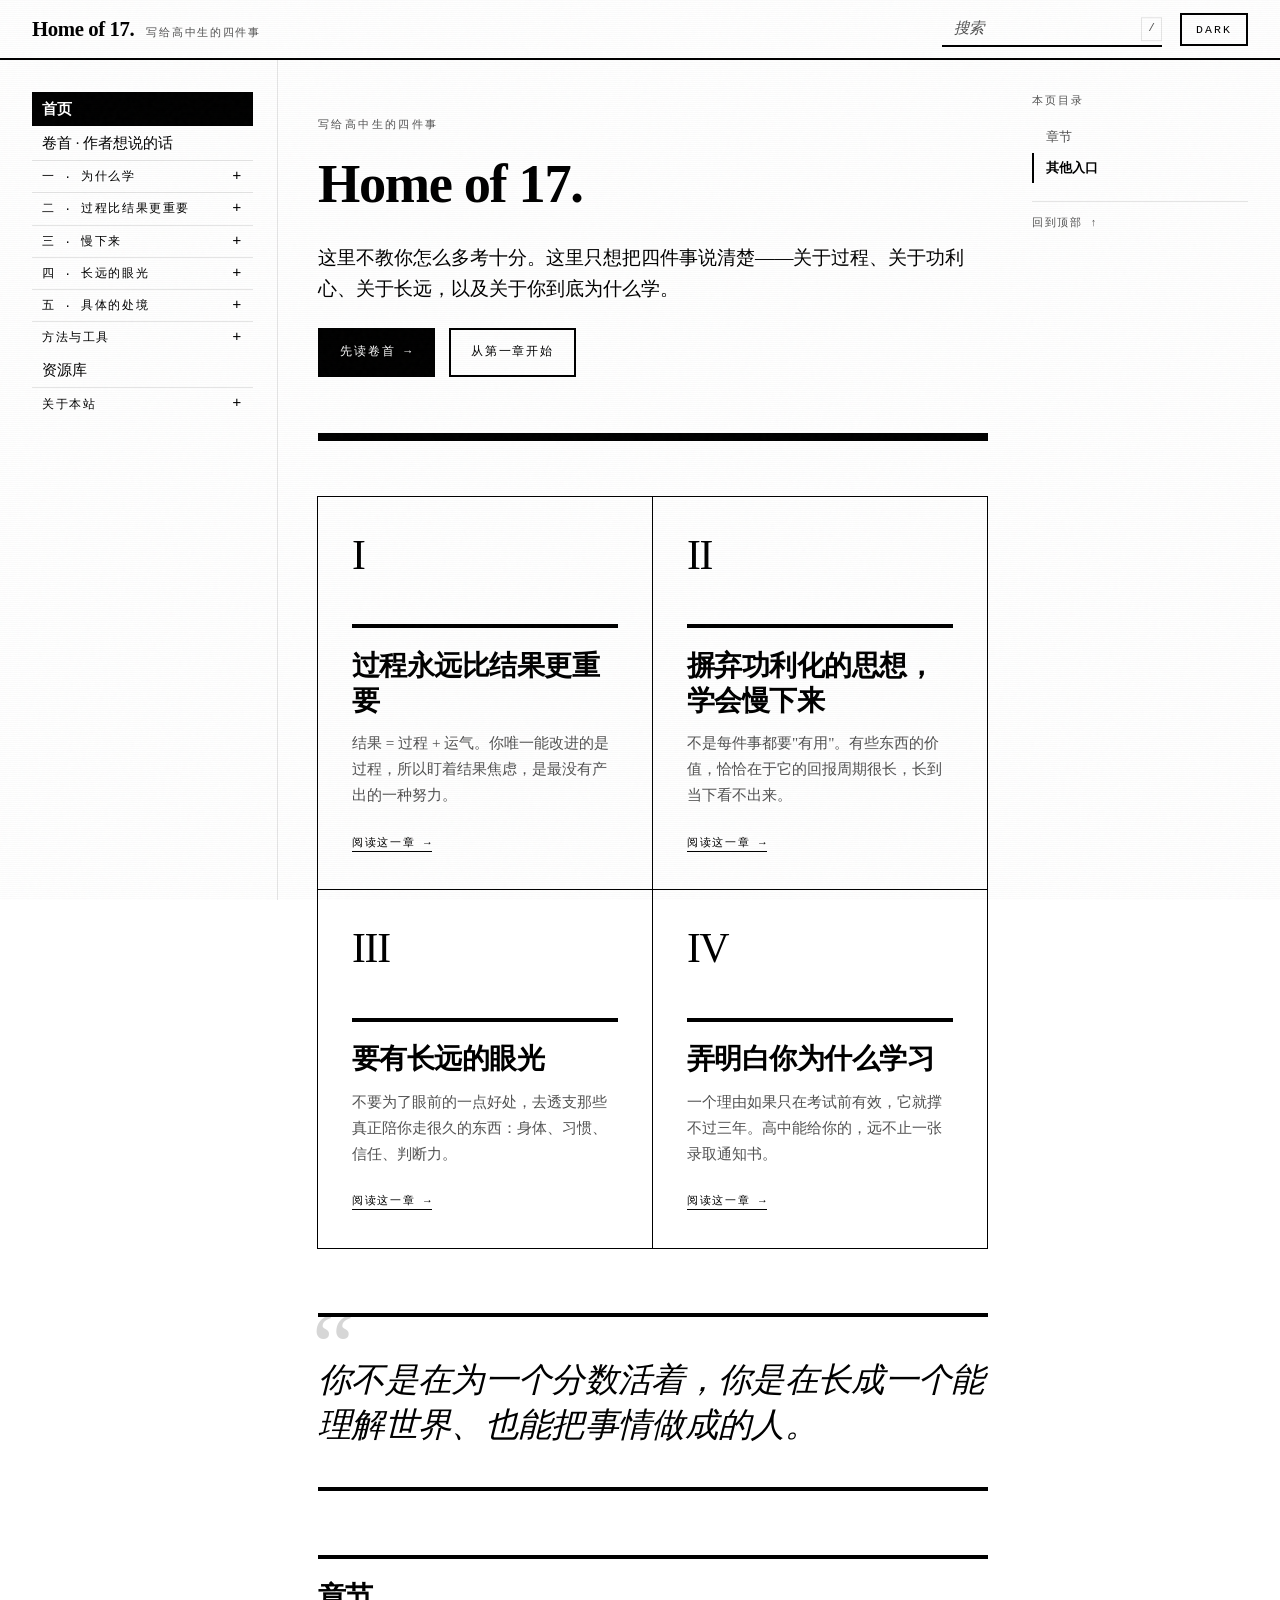
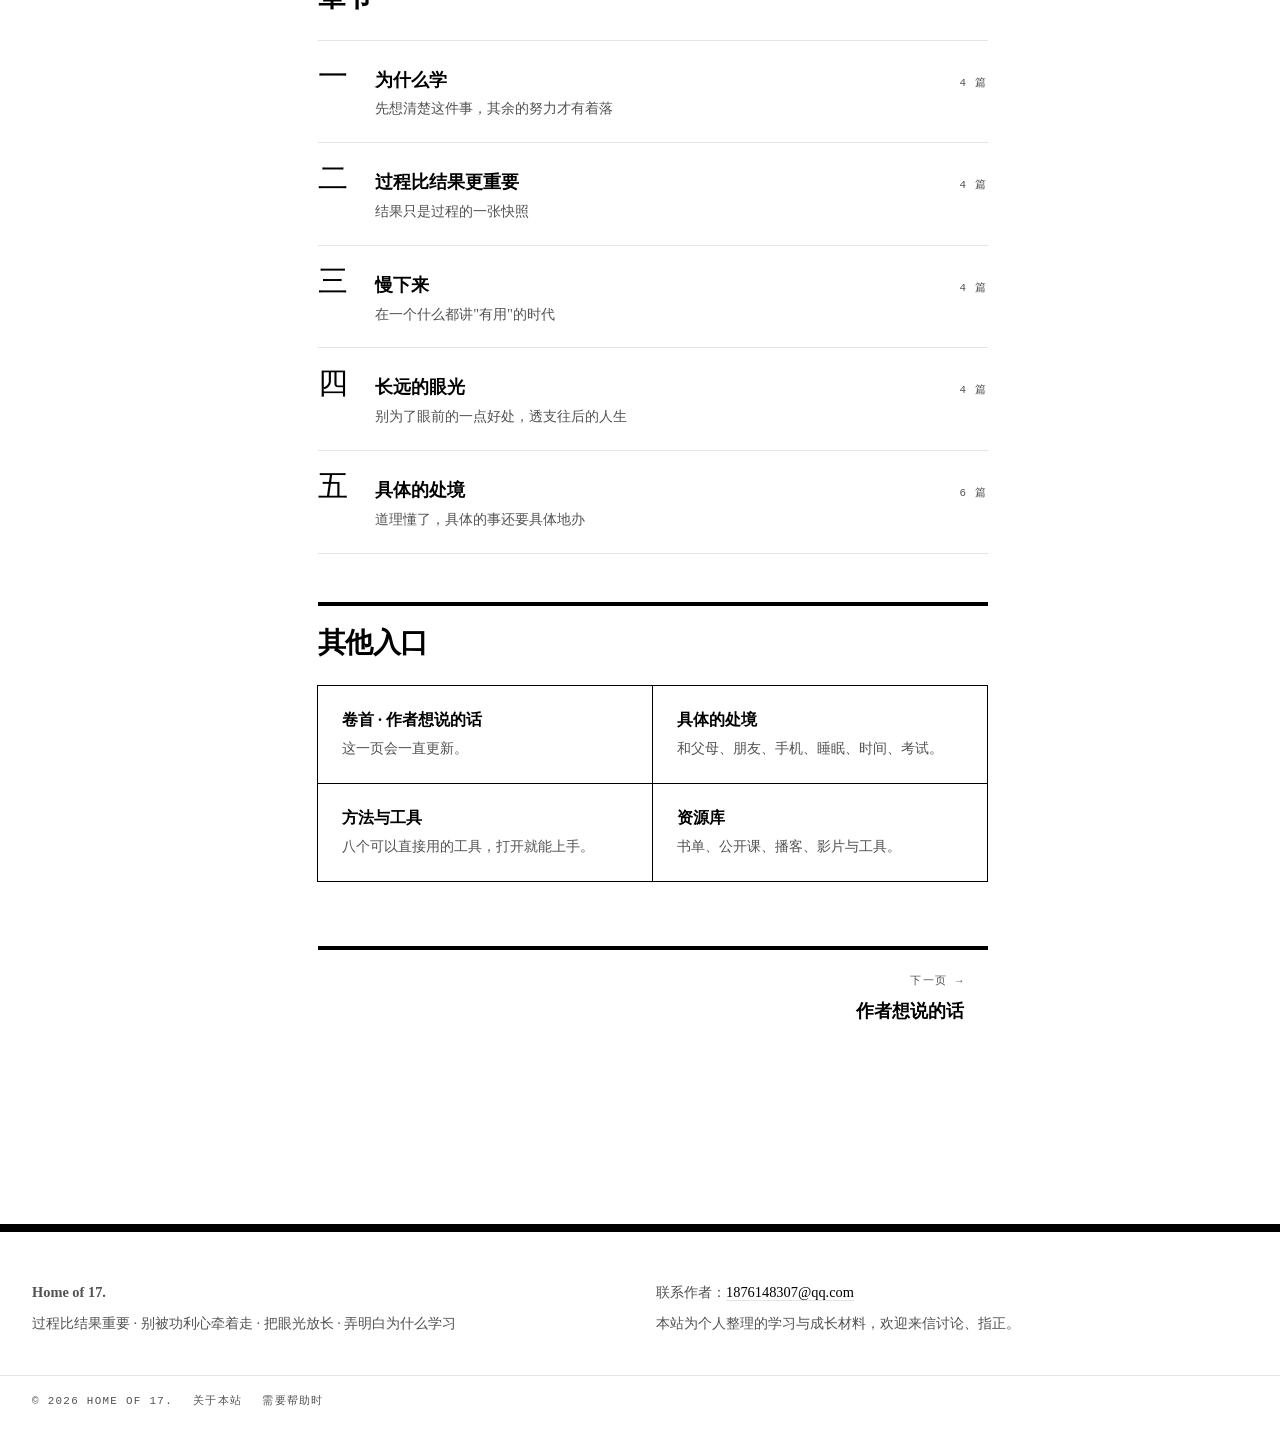
==== index.html @ ba92994c "Home of 17. 首发：写给高中生的四件事（22 篇文章 / 8 个工具 / 77 条资源）" ====
<!DOCTYPE html>
<html lang="zh-CN" data-theme="light">
<head>
<meta charset="UTF-8">
<meta name="viewport" content="width=device-width, initial-scale=1.0">
<title>Home of 17.</title>
<meta name="description" content="写给高中生的四件事：过程永远比结果更重要，摒弃功利化、学会慢下来，要有长远的眼光，弄明白你为什么学习。">
<link rel="icon" href="data:image/svg+xml,<svg xmlns='http://www.w3.org/2000/svg' viewBox='0 0 64 64'><rect width='64' height='64' fill='white'/><rect x='1.5' y='1.5' width='61' height='61' fill='none' stroke='black' stroke-width='3'/><text x='32' y='44' font-family='Georgia,serif' font-size='30' text-anchor='middle' fill='black'>17.</text></svg>">
<!--
  字体：默认使用本机字体（Georgia / 宋体 / Consolas），保证离线与国内网络下都能正常显示。
  如果你能访问 Google Fonts，可以取消下面这行的注释来启用 Playfair Display / Source Serif 4 / JetBrains Mono：
  <link rel="stylesheet" href="https://fonts.googleapis.com/css2?family=Playfair+Display:ital,wght@0,400..900;1,400..900&family=Source+Serif+4:ital,opsz,wght@0,8..60,300..700;1,8..60,300..700&family=JetBrains+Mono:wght@400;500&display=swap">
-->
<link rel="stylesheet" href="assets/css/style.css">
</head>
<body>

<a class="skip-link" href="#main">跳到主要内容</a>

<!-- ============ 顶栏 ============ -->
<header class="site-header">
  <div class="header__inner">
    <button class="icon-btn" id="menuBtn" type="button" aria-label="展开导航" aria-expanded="false">
      <span class="bars" aria-hidden="true"></span>
    </button>

    <a class="brand" href="#/home">
      <span class="brand__mark">Home of 17.</span>
      <span class="brand__sub">写给高中生的四件事</span>
    </a>

    <div class="md-search" id="searchWrap">
      <input id="searchInput" type="search" placeholder="搜索" autocomplete="off"
             aria-label="搜索" aria-expanded="false" role="combobox" aria-controls="searchOutput">
      <kbd class="md-search__kbd">/</kbd>
      <div class="md-search__output" id="searchOutput" role="listbox" hidden>
        <div class="md-search__scroll" id="searchResults"></div>
      </div>
    </div>

    <button class="text-btn" id="themeBtn" type="button" title="切换深浅色">DARK</button>
  </div>
</header>

<div class="md-scrim" id="scrim" hidden></div>

<!-- ============ 主体三栏 ============ -->
<div class="md-container">

  <aside class="md-sidebar md-sidebar--primary" id="sidebar" aria-label="目录导航">
    <div class="md-sidebar__scroll">
      <nav class="md-nav" id="navTree"></nav>
    </div>
  </aside>

  <main class="md-main" id="main" tabindex="-1"></main>

  <aside class="md-sidebar md-sidebar--secondary" id="tocSidebar" aria-label="本页目录"></aside>
</div>

<!-- ============ 页脚 ============ -->
<footer class="site-footer">
  <div class="footer__inner">
    <div class="footer__col">
      <p class="footer__mark">Home of 17.</p>
      <p>过程比结果重要 · 别被功利心牵着走 · 把眼光放长 · 弄明白为什么学习</p>
    </div>
    <div class="footer__col">
      <p>联系作者：<a href="mailto:1876148307@qq.com">1876148307@qq.com</a></p>
      <p>本站为个人整理的学习与成长材料，欢迎来信讨论、指正。</p>
    </div>
  </div>
  <div class="footer__bottom">
    <span>© 2026 Home of 17.</span>
    <a href="#/about">关于本站</a>
    <a href="#/help">需要帮助时</a>
  </div>
</footer>

<button class="back-top" id="backTop" type="button" title="回到顶部" aria-label="回到顶部" hidden>↑</button>

<div id="printArea" class="print-area" aria-hidden="true"></div>
<div class="toast" id="toast" hidden></div>

<script src="assets/js/data-content.js"></script>
<script src="assets/js/data-content2.js"></script>
<script src="assets/js/data-library.js"></script>
<script src="assets/js/render.js"></script>
<script src="assets/js/tools.js"></script>
<script src="assets/js/app.js"></script>
</body>
</html>
---- assets/css/style.css ----
/* ==========================================================================
   Home of 17.  —  Minimalist Monochrome
   纯黑白、零圆角、零阴影，靠线、字与留白建立秩序。
   ========================================================================== */

/* ---------- 1. 设计令牌 ---------- */
:root {
  /* 颜色：只有黑与白，灰只用于次要文字与细线 */
  --bg: #ffffff;
  --fg: #000000;
  --muted-bg: #f5f5f5;
  --muted-fg: #525252;
  --border: #000000;
  --border-light: #e5e5e5;
  --card: #ffffff;
  --invert-bg: #000000;
  --invert-fg: #ffffff;

  /* 字体 */
  --font-display: "Playfair Display", "Songti SC", "Source Han Serif SC", "Noto Serif SC", STSong, SimSun, Georgia, serif;
  --font-body: "Source Serif 4", Georgia, "Songti SC", "Source Han Serif SC", "Noto Serif SC", SimSun, serif;
  --font-mono: "JetBrains Mono", ui-monospace, SFMono-Regular, Consolas, "Courier New", monospace;

  /* 尺寸与节奏 */
  --header-h: 60px;
  --nav-w: 246px;
  --toc-w: 220px;
  --grid-max: 1280px;
  --gap: 40px;
  --pad-x: 32px;
}

html[data-theme="dark"] {
  --bg: #000000;
  --fg: #ffffff;
  --muted-bg: #111111;
  --muted-fg: #a3a3a3;
  --border: #ffffff;
  --border-light: #2a2a2a;
  --card: #000000;
  --invert-bg: #ffffff;
  --invert-fg: #000000;
}

/* ---------- 2. 基础 ---------- */
* { box-sizing: border-box; }
html { scroll-behavior: smooth; -webkit-text-size-adjust: 100%; }

body {
  margin: 0;
  padding-top: var(--header-h);
  background: var(--bg);
  color: var(--fg);
  font-family: var(--font-body);
  font-size: 17px;
  line-height: 1.75;
  -webkit-font-smoothing: antialiased;
  overflow-wrap: break-word;
}

/* 纸张质感：极淡的横纹 + 噪点，避免扁平 */
body::after {
  content: "";
  position: fixed; inset: 0; z-index: 999; pointer-events: none;
  background-image:
    repeating-linear-gradient(0deg, transparent, transparent 1px, var(--fg) 1px, var(--fg) 2px);
  background-size: 100% 4px;
  opacity: .015;
}
body::before {
  content: "";
  position: fixed; inset: 0; z-index: 998; pointer-events: none;
  background-image: url("data:image/svg+xml,%3Csvg viewBox='0 0 256 256' xmlns='http://www.w3.org/2000/svg'%3E%3Cfilter id='n'%3E%3CfeTurbulence type='fractalNoise' baseFrequency='0.8' numOctaves='4' stitchTiles='stitch'/%3E%3C/filter%3E%3Crect width='100%25' height='100%25' filter='url(%23n)'/%3E%3C/svg%3E");
  opacity: .022;
}

a { color: var(--fg); text-decoration: none; border-bottom: 1px solid var(--border-light); }
a:hover { border-bottom-color: var(--fg); }
p { margin: 0 0 1.1em; }
ul, ol { margin: 0 0 1.1em; padding-left: 1.4em; }
li { margin: .35em 0; }
li::marker { color: var(--fg); }
hr { border: 0; border-top: 1px solid var(--border); margin: 2.5rem 0; }
strong { font-weight: 700; }

code {
  font-family: var(--font-mono); font-size: .84em;
  background: var(--muted-bg); padding: .08em .4em;
  border: 1px solid var(--border-light);
}

.muted { color: var(--muted-fg); }
.tiny { font-size: .78rem; }
.small { font-size: .88rem; }
.center { text-align: center; }
.hidden { display: none !important; }
[hidden] { display: none !important; }
::selection { background: var(--fg); color: var(--bg); }

:focus-visible { outline: 3px solid var(--fg); outline-offset: 3px; }

.skip-link {
  position: absolute; left: -999px; top: 0; z-index: 400;
  background: var(--invert-bg); color: var(--invert-fg);
  padding: 10px 16px; font-family: var(--font-mono); font-size: .8rem;
}
.skip-link:focus { left: 0; }

/* ---------- 3. 顶栏 ---------- */
.site-header {
  position: fixed; inset: 0 0 auto 0; z-index: 120;
  height: var(--header-h);
  background: var(--bg);
  border-bottom: 2px solid var(--border);
}
.header__inner {
  max-width: var(--grid-max); height: 100%; margin: 0 auto; padding: 0 var(--pad-x);
  display: flex; align-items: center; gap: 18px;
}
.home__cta { display: flex; flex-wrap: wrap; gap: 14px; margin: 0 0 1rem; }
.brand { display: flex; align-items: baseline; gap: 12px; border: 0; min-width: 0; }
.brand:hover { border: 0; }
.brand__mark {
  font-family: var(--font-display); font-size: 1.3rem; font-weight: 700;
  letter-spacing: -.02em; white-space: nowrap;
}
.brand__sub {
  font-family: var(--font-mono); font-size: .68rem; letter-spacing: .16em;
  text-transform: uppercase; color: var(--muted-fg); white-space: nowrap;
}

.icon-btn {
  width: 40px; height: 40px; flex: 0 0 auto; display: none; place-items: center;
  background: transparent; border: 1px solid transparent; cursor: pointer; color: var(--fg);
}
.icon-btn:hover { border-color: var(--border); }
.bars, .bars::before, .bars::after {
  display: block; width: 18px; height: 2px; background: var(--fg); position: relative;
}
.bars::before, .bars::after { content: ""; position: absolute; left: 0; }
.bars::before { top: -6px; }
.bars::after { top: 6px; }

.text-btn {
  font-family: var(--font-mono); font-size: .72rem; letter-spacing: .18em;
  text-transform: uppercase; padding: 8px 14px; cursor: pointer;
  background: transparent; color: var(--fg); border: 2px solid var(--border);
  transition: background-color .1s linear, color .1s linear;
}
.text-btn:hover { background: var(--invert-bg); color: var(--invert-fg); }

/* 搜索 */
.md-search { position: relative; margin-left: auto; width: 220px; }
.md-search input {
  width: 100%; height: 36px; padding: 0 34px 0 0;
  border: 0; border-bottom: 2px solid var(--border);
  background: transparent; color: var(--fg);
  font-family: var(--font-body); font-size: .92rem;
}
.md-search input::placeholder { color: var(--muted-fg); font-style: italic; }
.md-search input:focus { outline: none; border-bottom-width: 4px; }
.md-search__kbd {
  position: absolute; right: 0; top: 50%; transform: translateY(-50%);
  font-family: var(--font-mono); font-size: .7rem; color: var(--muted-fg);
  border: 1px solid var(--border-light); padding: 1px 6px;
}
.md-search__output {
  position: absolute; top: calc(100% + 12px); right: 0; left: auto;
  width: min(620px, calc(100vw - 32px));
  background: var(--bg); border: 2px solid var(--border); z-index: 200;
}
.md-search__scroll { max-height: min(64vh, 520px); overflow-y: auto; padding: 6px; }
.md-search__hint { padding: 16px 12px; color: var(--muted-fg); font-size: .86rem; margin: 0; }
.md-search__group {
  font-family: var(--font-mono); font-size: .66rem; letter-spacing: .18em;
  text-transform: uppercase; color: var(--muted-fg);
  padding: 12px 12px 6px; border-bottom: 1px solid var(--border-light);
}
.md-search__hit { display: block; padding: 10px 12px; border: 0; border-bottom: 1px solid var(--border-light); }
.md-search__hit:last-child { border-bottom: 0; }
.md-search__hit:hover, .md-search__hit.on { background: var(--invert-bg); color: var(--invert-fg); }
.md-search__hit:hover .h-path, .md-search__hit.on .h-path,
.md-search__hit:hover .h-snip, .md-search__hit.on .h-snip { color: var(--invert-fg); opacity: .75; }
.md-search__hit .h-title { font-weight: 700; font-size: .92rem; }
.md-search__hit .h-path {
  font-family: var(--font-mono); font-size: .68rem; letter-spacing: .1em;
  text-transform: uppercase; color: var(--muted-fg); margin-top: 2px;
}
.md-search__hit .h-snip {
  font-size: .84rem; color: var(--muted-fg); margin-top: 4px; line-height: 1.55;
  display: -webkit-box; -webkit-line-clamp: 2; -webkit-box-orient: vertical; overflow: hidden;
}
.md-search__hit mark { background: var(--fg); color: var(--bg); padding: 0 2px; }

/* ---------- 4. 布局 ---------- */
.md-container {
  max-width: var(--grid-max); margin: 0 auto; padding: 0 var(--pad-x);
  display: grid; grid-template-columns: var(--nav-w) minmax(0, 1fr) var(--toc-w);
  gap: var(--gap); align-items: start;
}
.md-sidebar { position: sticky; top: var(--header-h); height: calc(100vh - var(--header-h)); }
.md-sidebar--primary { overflow: hidden; border-right: 1px solid var(--border-light); }
.md-sidebar--primary .md-sidebar__scroll {
  height: 100%; overflow-y: auto; overscroll-behavior: contain;
  padding: 32px 24px 48px 0;
}
.md-sidebar--secondary { overflow-y: auto; overscroll-behavior: contain; padding: 32px 0 48px 4px; }
.md-sidebar::-webkit-scrollbar, .md-sidebar__scroll::-webkit-scrollbar { width: 6px; }
.md-sidebar::-webkit-scrollbar-thumb, .md-sidebar__scroll::-webkit-scrollbar-thumb { background: var(--border-light); }

.md-main { min-width: 0; padding: 56px 0 96px; }
.md-main:focus { outline: none; }

.md-scrim { position: fixed; inset: 0; z-index: 110; background: rgba(0, 0, 0, .5); }

/* ---------- 5. 左侧导航 ---------- */
.md-nav { font-size: .92rem; }
.md-nav__list { list-style: none; margin: 0; padding: 0; }
.md-nav__item { margin: 0; }
.md-nav__link {
  display: block; padding: 6px 10px; border: 0;
  color: var(--fg); line-height: 1.5; transition: background-color .1s linear, color .1s linear;
}
.md-nav__link:hover { background: var(--muted-bg); border: 0; }
.md-nav__link--active { background: var(--invert-bg); color: var(--invert-fg); font-weight: 700; }
.md-nav__toggle {
  width: 100%; display: flex; align-items: center; justify-content: space-between; gap: 8px;
  padding: 8px 10px; cursor: pointer; background: transparent; color: var(--fg);
  border: 0; border-top: 1px solid var(--border-light);
  font-family: var(--font-mono); font-size: .72rem; letter-spacing: .12em;
  text-transform: uppercase; text-align: left;
}
.md-nav__item:first-child > .md-nav__toggle { border-top: 0; }
.md-nav__toggle:hover { background: var(--muted-bg); }
.md-nav__toggle .chev { font-family: var(--font-mono); font-size: .95rem; line-height: 1; }
.md-nav__list--nested { display: none; padding-left: 12px; border-left: 1px solid var(--border-light); margin-left: 10px; }
.md-nav__item--open > .md-nav__list--nested { display: block; }
.md-nav__item--subsection > .md-nav__toggle { border-top: 0; color: var(--muted-fg); }
.md-nav__item--section > .md-nav__toggle { letter-spacing: .14em; }

/* ---------- 6. 右侧目录 ---------- */
.md-toc__title {
  font-family: var(--font-mono); font-size: .66rem; letter-spacing: .18em;
  text-transform: uppercase; color: var(--muted-fg); margin: 0 0 12px;
}
.md-toc__list { list-style: none; margin: 0; padding: 0; }
.md-toc__list li { margin: 0; }
.md-toc__list a {
  display: block; padding: 5px 0 5px 12px; border: 0; border-left: 2px solid transparent;
  font-size: .84rem; line-height: 1.5; color: var(--muted-fg);
}
.md-toc__list a:hover { color: var(--fg); border-left-color: var(--border-light); }
.md-toc__list a.on { color: var(--fg); border-left-color: var(--fg); font-weight: 700; }
.md-toc__back {
  display: block; margin-top: 18px; padding-top: 12px;
  border: 0; border-top: 1px solid var(--border-light);
  font-family: var(--font-mono); font-size: .68rem; letter-spacing: .14em;
  text-transform: uppercase; color: var(--muted-fg);
}
.md-toc__back:hover { color: var(--fg); }

/* ---------- 7. 正文排版 ---------- */
.md-breadcrumbs {
  display: flex; flex-wrap: wrap; gap: 8px; align-items: center;
  font-family: var(--font-mono); font-size: .68rem; letter-spacing: .12em;
  text-transform: uppercase; color: var(--muted-fg); margin-bottom: 22px;
}
.md-breadcrumbs a { border: 0; color: var(--muted-fg); }
.md-breadcrumbs a:hover { color: var(--fg); }
.md-breadcrumbs .sep { opacity: .45; }

.md-content { font-size: 1.02rem; line-height: 1.8; }

.kicker {
  font-family: var(--font-mono); font-size: .68rem; letter-spacing: .22em;
  text-transform: uppercase; color: var(--muted-fg); margin: 0 0 18px;
}
.md-content h1 {
  font-family: var(--font-display); font-weight: 700;
  font-size: clamp(2rem, 4.6vw, 3.4rem); line-height: 1.12;
  letter-spacing: -.025em; margin: 0 0 .5em;
}
.md-content h2 {
  font-family: var(--font-display); font-weight: 700;
  font-size: clamp(1.35rem, 2.4vw, 1.75rem); line-height: 1.25;
  letter-spacing: -.02em; margin: 3rem 0 .8rem; padding-top: 1.2rem;
  border-top: 4px solid var(--border);
}
.md-content h3 {
  font-family: var(--font-body); font-weight: 700; font-size: 1.12rem;
  margin: 2rem 0 .6rem;
}
.md-content h1:first-child, .md-content h2:first-child { margin-top: 0; }
.md-content h2, .md-content h3 { scroll-margin-top: calc(var(--header-h) + 24px); }
.headerlink {
  background: none; border: 0; cursor: pointer; padding: 0 0 0 .5rem;
  font-family: var(--font-mono); font-size: .6em; color: var(--muted-fg);
  opacity: 0; transition: opacity .1s linear;
}
.md-content h2:hover .headerlink, .md-content h3:hover .headerlink { opacity: 1; }
.headerlink:hover { color: var(--fg); }

.display {
  font-family: var(--font-display); font-weight: 700;
  font-size: clamp(3.2rem, 13vw, 9rem); line-height: .92;
  letter-spacing: -.05em; margin: 0 0 .35em;
}
.lead-xl {
  font-size: 1.2rem; line-height: 1.65; color: var(--fg);
  max-width: 46rem; margin-bottom: 1.2em;
}
.md-chips { display: flex; flex-wrap: wrap; gap: 8px; margin-bottom: 24px; }
.chip {
  font-family: var(--font-mono); font-size: .66rem; letter-spacing: .1em;
  text-transform: uppercase; padding: 3px 9px;
  border: 1px solid var(--border-light); color: var(--muted-fg);
}
.chip-brand { border-color: var(--border); color: var(--fg); }

.md-actions {
  display: flex; flex-wrap: wrap; gap: 12px; align-items: center;
  margin-top: 3rem; padding-top: 1.4rem; border-top: 1px solid var(--border);
}

/* 署名与联系方式 */
.signoff {
  margin-top: 3rem; padding-top: 1.2rem; border-top: 4px solid var(--border);
}
.signoff__mark {
  font-family: var(--font-mono); font-size: .68rem; letter-spacing: .2em;
  text-transform: uppercase; color: var(--muted-fg); margin: 0 0 6px;
}
.signoff__text { font-size: .92rem; margin: 0; color: var(--muted-fg); }

/* 横线 */
.rule { border: 0; border-top: 1px solid var(--border); margin: 3rem 0; }
.rule--heavy { border-top: 8px solid var(--border); margin: 3.5rem 0; }

/* ---------- 8. 按钮 ---------- */
.btn {
  display: inline-flex; align-items: center; gap: 8px;
  font-family: var(--font-mono); font-size: .72rem; letter-spacing: .16em;
  text-transform: uppercase; padding: 12px 20px; cursor: pointer;
  background: transparent; color: var(--fg); border: 2px solid var(--border);
  transition: background-color .1s linear, color .1s linear;
}
.btn:hover { background: var(--invert-bg); color: var(--invert-fg); border-color: var(--border); }
.btn-primary { background: var(--invert-bg); color: var(--invert-fg); border-color: var(--invert-bg); }
.btn-primary:hover { background: transparent; color: var(--fg); border-color: var(--border); }
.btn-outline { background: transparent; color: var(--fg); border-color: var(--border); }
.btn-outline:hover { background: var(--invert-bg); color: var(--invert-fg); }
.btn-ghost { border-color: transparent; padding-left: 0; padding-right: 0; }
.btn-ghost:hover { background: transparent; color: var(--fg); border-bottom: 2px solid var(--fg); }
.btn-danger { border-color: var(--border); color: var(--muted-fg); }
.btn-danger:hover { background: transparent; color: var(--fg); }
.btn-sm { padding: 8px 14px; font-size: .68rem; }
.btn-row { display: flex; flex-wrap: wrap; gap: 10px; align-items: center; }

/* ---------- 9. 提示块 ---------- */
.admonition {
  margin: 1.6em 0; padding: 18px 22px;
  border: 1px solid var(--border); border-left: 8px solid var(--border);
  background: var(--bg);
}
.admonition .admonition-title {
  font-family: var(--font-mono); font-size: .7rem; letter-spacing: .16em;
  text-transform: uppercase; margin: 0 0 10px; color: var(--fg);
}
.admonition p:last-child, .admonition ul:last-child, .admonition ol:last-child { margin-bottom: 0; }
/* 核心观点：整块反白 */
.admonition--idea {
  background: var(--invert-bg); color: var(--invert-fg);
  border-color: var(--invert-bg); border-left-width: 8px;
  padding: 26px 28px;
}
.admonition--idea .admonition-title { color: var(--invert-fg); opacity: .7; }
.admonition--idea strong { color: var(--invert-fg); }
.admonition--idea a { color: var(--invert-fg); border-bottom-color: var(--invert-fg); }

/* 引用 */
.quote {
  margin: 1.8em 0; padding: 0 0 0 22px;
  border-left: 4px solid var(--border);
  font-family: var(--font-display); font-style: italic; font-size: 1.12rem;
}
.quote cite {
  display: block; margin-top: 10px; font-family: var(--font-mono); font-style: normal;
  font-size: .68rem; letter-spacing: .12em; text-transform: uppercase; color: var(--muted-fg);
}

/* 大号拉引 */
.pullquote {
  margin: 4rem 0; padding: 2.5rem 0;
  border-top: 4px solid var(--border); border-bottom: 4px solid var(--border);
  position: relative;
}
.pullquote::before {
  content: "\201C"; position: absolute; top: -1.2rem; left: -6px;
  font-family: var(--font-display); font-size: 6rem; line-height: 1;
  color: var(--fg); opacity: .16;
}
.pullquote p {
  font-family: var(--font-display); font-style: italic;
  font-size: clamp(1.35rem, 3.4vw, 2.1rem); line-height: 1.35;
  letter-spacing: -.02em; margin: 0; position: relative;
}
.pullquote cite {
  display: block; margin-top: 14px; font-family: var(--font-mono); font-style: normal;
  font-size: .68rem; letter-spacing: .14em; text-transform: uppercase; color: var(--muted-fg);
}

/* 表格 */
.table-wrap { overflow-x: auto; margin: 1.6em 0; }
table { width: 100%; border-collapse: collapse; font-size: .94rem; }
th, td { padding: 11px 14px; text-align: left; border-bottom: 1px solid var(--border-light); vertical-align: top; }
th {
  font-family: var(--font-mono); font-size: .68rem; letter-spacing: .12em;
  text-transform: uppercase; font-weight: 500;
  border-bottom: 2px solid var(--border); white-space: nowrap;
}
tbody tr:hover { background: var(--muted-bg); }

/* 步骤 */
.steps { counter-reset: step; margin: 1.6em 0; display: grid; gap: 0; }
.step {
  position: relative; padding: 16px 20px 16px 58px;
  border-top: 1px solid var(--border-light);
}
.step:first-child { border-top: 2px solid var(--border); }
.step:last-child { border-bottom: 1px solid var(--border-light); }
.step::before {
  counter-increment: step; content: counter(step, decimal-leading-zero);
  position: absolute; left: 0; top: 16px;
  font-family: var(--font-mono); font-size: .72rem; letter-spacing: .1em; color: var(--muted-fg);
}
.step b { display: block; font-size: .98rem; }
.step p { margin: 4px 0 0; font-size: .92rem; color: var(--muted-fg); }

/* 键值 */
.kv-grid { display: grid; grid-template-columns: repeat(auto-fit, minmax(230px, 1fr)); gap: 0; margin: 1.6em 0; }
.kv { border: 1px solid var(--border-light); padding: 14px 16px; margin: -1px 0 0 -1px; }
.kv dt { font-weight: 700; font-size: .94rem; margin-bottom: 4px; }
.kv dd { margin: 0; font-size: .9rem; color: var(--muted-fg); }

/* 可勾选清单 */
.checklist { margin: 1.6em 0; border: 1px solid var(--border); padding: 18px 22px; }
.checklist-head {
  display: flex; align-items: center; justify-content: space-between; gap: 12px;
  margin-bottom: 10px; padding-bottom: 10px; border-bottom: 2px solid var(--border);
}
.checklist-head b { font-size: .96rem; }
.checklist label { display: flex; gap: 12px; align-items: flex-start; padding: 5px 0; cursor: pointer; font-size: .95rem; }
.checklist input {
  appearance: none; width: 16px; height: 16px; flex: 0 0 auto; margin-top: .35em;
  border: 2px solid var(--border); background: transparent; cursor: pointer; position: relative;
}
.checklist input:checked { background: var(--invert-bg); }
.checklist input:checked::after {
  content: ""; position: absolute; left: 3px; top: -1px; width: 4px; height: 9px;
  border-right: 2px solid var(--invert-fg); border-bottom: 2px solid var(--invert-fg);
  transform: rotate(40deg);
}
.checklist input:checked + span { color: var(--muted-fg); text-decoration: line-through; }

/* 网格卡片（悬停整块反白） */
.md-cards { display: grid; gap: 0; margin: 1.6em 0; grid-template-columns: repeat(auto-fill, minmax(16rem, 1fr)); }
.md-card {
  display: block; border: 1px solid var(--border); margin: -1px 0 0 -1px;
  padding: 22px 24px; color: var(--fg); background: var(--bg);
  transition: background-color .1s linear, color .1s linear;
}
.md-card:hover { background: var(--invert-bg); color: var(--invert-fg); border-color: var(--border); }
.md-card__num {
  display: block; font-family: var(--font-display); font-size: 1.6rem;
  line-height: 1; margin-bottom: 12px;
}
.md-card__title { font-weight: 700; font-size: 1rem; line-height: 1.45; }
.md-card__desc { font-size: .9rem; color: var(--muted-fg); margin: 6px 0 0; line-height: 1.65; }
.md-card:hover .md-card__desc { color: var(--invert-fg); opacity: .8; }
.md-card__meta { margin-top: 12px; display: flex; flex-wrap: wrap; gap: 6px; }
.md-card:hover .chip { border-color: var(--invert-fg); color: var(--invert-fg); opacity: .8; }

/* 首页：四个思想 */
.idea-grid { display: grid; grid-template-columns: 1fr 1fr; gap: 0; margin: 0 0 1rem; }
.idea-card {
  display: block; border: 1px solid var(--border); margin: -1px 0 0 -1px;
  padding: 38px 34px 34px; color: var(--fg); background: var(--bg);
  transition: background-color .1s linear, color .1s linear;
}
.idea-card:hover { background: var(--invert-bg); color: var(--invert-fg); border-color: var(--border); }
.idea-card__num {
  font-family: var(--font-display); font-size: 2.6rem; line-height: 1;
  display: block; margin-bottom: 20px; letter-spacing: -.03em;
}
.idea-card__title {
  font-family: var(--font-display); font-size: 1.5rem; font-weight: 700;
  line-height: 1.2; letter-spacing: -.02em; margin: 0 0 12px; border: 0; padding: 0;
}
.idea-card__text { font-size: .95rem; color: var(--muted-fg); margin: 0 0 18px; line-height: 1.7; }
.idea-card:hover .idea-card__text { color: var(--invert-fg); opacity: .82; }
.idea-card__more {
  font-family: var(--font-mono); font-size: .68rem; letter-spacing: .16em;
  text-transform: uppercase; border-bottom: 1px solid currentColor; padding-bottom: 2px;
}

/* 首页：章节列表 */
.chapter-list { list-style: none; margin: 1.6em 0; padding: 0; }
.chapter-list li { margin: 0; }
.chapter-list a {
  display: flex; align-items: baseline; gap: 22px;
  padding: 20px 0; border: 0; border-top: 1px solid var(--border-light);
}
.chapter-list li:last-child a { border-bottom: 1px solid var(--border-light); }
.chapter-list a:hover { background: var(--muted-bg); padding-left: 12px; padding-right: 12px; }
.chapter-list__num {
  font-family: var(--font-display); font-size: 1.9rem; line-height: 1;
  min-width: 2.2rem; letter-spacing: -.03em;
}
.chapter-list__body { flex: 1; display: flex; flex-direction: column; }
.chapter-list__title { font-size: 1.1rem; font-weight: 700; }
.chapter-list__sub { font-size: .9rem; color: var(--muted-fg); }
.chapter-list__meta {
  font-family: var(--font-mono); font-size: .68rem; letter-spacing: .14em;
  text-transform: uppercase; color: var(--muted-fg);
}

/* 上下页 */
.md-prevnext {
  display: grid; grid-template-columns: 1fr 1fr; gap: 0;
  margin-top: 4rem; border-top: 4px solid var(--border);
}
.md-prevnext a {
  display: block; padding: 22px 24px; border: 0; color: var(--fg);
  transition: background-color .1s linear, color .1s linear;
}
.md-prevnext a:hover { background: var(--invert-bg); color: var(--invert-fg); }
.md-prevnext .dir {
  display: block; font-family: var(--font-mono); font-size: .66rem; letter-spacing: .16em;
  text-transform: uppercase; color: var(--muted-fg); margin-bottom: 6px;
}
.md-prevnext a:hover .dir { color: var(--invert-fg); opacity: .75; }
.md-prevnext .ttl { font-family: var(--font-display); font-size: 1.1rem; font-weight: 700; line-height: 1.3; }
.md-prevnext .prev { text-align: left; grid-column: 1; border-right: 1px solid var(--border-light); }
.md-prevnext .next { text-align: right; grid-column: 2; }
.md-prevnext .spacer { display: block; grid-column: 1; }

/* ---------- 10. 工具与表单 ---------- */
.tool-card { border: 1px solid var(--border); padding: 26px 28px; margin: 0 0 28px; }
.tool-card h3 {
  font-family: var(--font-mono); font-size: .72rem; letter-spacing: .16em;
  text-transform: uppercase; font-weight: 500; margin: 0 0 16px;
  padding-bottom: 10px; border-bottom: 1px solid var(--border-light);
}
.tool-head { display: flex; align-items: flex-start; justify-content: space-between; gap: 14px; flex-wrap: wrap; }
.tool-note {
  font-family: var(--font-mono); font-size: .7rem; letter-spacing: .08em;
  color: var(--muted-fg); margin-bottom: 20px;
}
.tool-grid { display: grid; grid-template-columns: repeat(auto-fit, minmax(250px, 1fr)); gap: 24px; }

.field { margin-bottom: 18px; }
.field label {
  display: block; font-family: var(--font-mono); font-size: .68rem; letter-spacing: .12em;
  text-transform: uppercase; color: var(--muted-fg); margin-bottom: 8px;
}
input[type="text"], input[type="number"], input[type="date"], input[type="search"], select, textarea {
  width: 100%; padding: 10px 12px; background: transparent; color: var(--fg);
  border: 0; border-bottom: 2px solid var(--border);
  font-family: var(--font-body); font-size: .96rem; line-height: 1.6;
  transition: border-bottom-width .1s linear;
}
textarea { resize: vertical; min-height: 72px; border: 2px solid var(--border); }
input:focus, select:focus, textarea:focus { outline: none; border-bottom-width: 4px; }
textarea:focus { border-width: 3px; }
input[type="range"] { width: 100%; accent-color: var(--fg); }

.tag-picker { display: flex; flex-wrap: wrap; gap: 8px; margin-bottom: 6px; }
.tag-picker button {
  font-family: var(--font-mono); font-size: .68rem; letter-spacing: .08em;
  padding: 6px 12px; cursor: pointer; background: transparent; color: var(--muted-fg);
  border: 1px solid var(--border-light); transition: background-color .1s linear, color .1s linear;
}
.tag-picker button:hover { border-color: var(--border); color: var(--fg); }
.tag-picker button.on { background: var(--invert-bg); color: var(--invert-fg); border-color: var(--invert-bg); }

/* 呼吸 */
.breathe-stage { display: grid; place-items: center; padding: 28px 0 12px; min-height: 260px; }
.breathe-ring { position: relative; width: 220px; height: 220px; display: grid; place-items: center; }
.breathe-circle {
  position: absolute; inset: 0; border-radius: 50%;
  background: var(--fg); opacity: .1;
  transform: scale(.5); transition: transform 4s linear, opacity .3s linear;
}
.breathe-ring:not(.idle) .breathe-circle { opacity: .16; }
.breathe-circle.grow { transform: scale(1); }
.breathe-core { position: relative; z-index: 2; text-align: center; }
.breathe-phase {
  font-family: var(--font-mono); font-size: .72rem; letter-spacing: .2em;
  text-transform: uppercase; color: var(--muted-fg);
}
.breathe-count { font-family: var(--font-display); font-size: 3rem; line-height: 1.1; }
.breathe-info { text-align: center; color: var(--muted-fg); font-size: .88rem; }
.breathe-stats {
  display: flex; gap: 28px; justify-content: center; margin-top: 12px;
  font-family: var(--font-mono); font-size: .7rem; letter-spacing: .1em;
  text-transform: uppercase; color: var(--muted-fg);
}
.breathe-stats b { color: var(--fg); }

.chart-wrap { position: relative; height: 230px; margin: 8px 0; }
canvas { max-width: 100%; filter: grayscale(1); }

.record-list { display: grid; gap: 0; margin-top: 16px; }
.record { border-top: 1px solid var(--border-light); padding: 14px 0; font-size: .9rem; }
.record-top { display: flex; justify-content: space-between; align-items: center; gap: 12px; flex-wrap: wrap; }
.record-date { font-family: var(--font-mono); font-size: .74rem; letter-spacing: .08em; }
.record-body { color: var(--muted-fg); margin-top: 5px; white-space: pre-wrap; line-height: 1.65; }
.record-body b { color: var(--fg); font-weight: 700; }
.mood-dot { display: inline-block; width: 9px; height: 9px; margin-right: 7px; border: 1px solid var(--border); }
.empty { border: 1px dashed var(--border-light); padding: 22px; text-align: center; color: var(--muted-fg); font-size: .9rem; }

/* 番茄钟 */
.timer-display {
  font-family: var(--font-display); font-size: 4.5rem; line-height: 1;
  text-align: center; letter-spacing: -.03em; margin: 12px 0 20px;
}
.timer-bar { height: 4px; background: var(--border-light); overflow: hidden; margin-bottom: 16px; }
.timer-bar i { display: block; height: 100%; width: 0; background: var(--fg); transition: width .25s linear; }
.timer-display.break { opacity: .5; }
.task-list { display: grid; gap: 0; margin-top: 14px; }
.task-item {
  display: flex; align-items: center; gap: 12px; padding: 11px 0;
  border-top: 1px solid var(--border-light); font-size: .92rem;
}
.task-item.done span.t { text-decoration: line-through; color: var(--muted-fg); }
.task-item span.t { flex: 1; }
.task-item .poms {
  font-family: var(--font-mono); font-size: .68rem; letter-spacing: .1em;
  text-transform: uppercase; color: var(--muted-fg);
}

/* 结果框 */
.result-box { border: 2px solid var(--border); padding: 22px 24px; margin-top: 20px; }
.result-score { font-family: var(--font-display); font-size: 2.6rem; line-height: 1.1; margin-bottom: 8px; }

/* ---------- 11. 资源库 ---------- */
.res-cat { margin: 0 0 12px; scroll-margin-top: calc(var(--header-h) + 24px); }
.res-cat > h2 { display: flex; align-items: baseline; gap: 12px; flex-wrap: wrap; }
.res-list { display: grid; grid-template-columns: repeat(auto-fill, minmax(20rem, 1fr)); gap: 0; }
.res-item {
  border: 1px solid var(--border-light); margin: -1px 0 0 -1px; padding: 16px 18px;
  transition: background-color .1s linear, color .1s linear;
}
.res-item:hover { background: var(--muted-bg); }
.res-item .res-name { font-weight: 700; font-size: .96rem; display: flex; align-items: baseline; gap: 8px; flex-wrap: wrap; }
.res-item .res-name a { border: 0; }
.res-item .res-name a:hover { border-bottom: 1px solid var(--fg); }
.res-item .res-by { font-family: var(--font-mono); font-size: .66rem; letter-spacing: .08em; color: var(--muted-fg); font-weight: 400; }
.res-item .res-desc { font-size: .9rem; color: var(--muted-fg); margin: 6px 0 0; line-height: 1.7; }
.res-item .res-tags { margin-top: 10px; display: flex; gap: 6px; flex-wrap: wrap; }

/* ---------- 12. 热线 ---------- */
.hotline {
  display: flex; align-items: center; justify-content: space-between; gap: 20px; flex-wrap: wrap;
  border-top: 1px solid var(--border-light); padding: 18px 0;
}
.hotline:last-of-type { border-bottom: 1px solid var(--border-light); }
.hotline .num { font-family: var(--font-display); font-size: 1.9rem; line-height: 1.1; letter-spacing: -.02em; }
.hotline .meta { font-size: .88rem; color: var(--muted-fg); }

/* ---------- 13. 页脚与浮层 ---------- */
.site-footer { border-top: 8px solid var(--border); margin-top: 80px; }
.footer__inner {
  max-width: var(--grid-max); margin: 0 auto; padding: 48px var(--pad-x) 32px;
  display: grid; grid-template-columns: repeat(auto-fit, minmax(260px, 1fr)); gap: 32px;
}
.footer__mark { font-family: var(--font-display); font-size: 1.4rem; font-weight: 700; margin: 0 0 8px; }
.footer__col p { font-size: .9rem; color: var(--muted-fg); margin: 0 0 6px; }
.footer__bottom {
  max-width: var(--grid-max); margin: 0 auto; padding: 16px var(--pad-x) 40px;
  border-top: 1px solid var(--border-light);
  display: flex; flex-wrap: wrap; gap: 20px;
  font-family: var(--font-mono); font-size: .68rem; letter-spacing: .12em;
  text-transform: uppercase; color: var(--muted-fg);
}
.footer__bottom a { border: 0; color: var(--muted-fg); }
.footer__bottom a:hover { color: var(--fg); }

.back-top {
  position: fixed; right: 24px; bottom: 24px; z-index: 100;
  width: 46px; height: 46px; cursor: pointer;
  background: var(--bg); color: var(--fg); border: 2px solid var(--border);
  font-family: var(--font-mono); font-size: 1rem;
  transition: background-color .1s linear, color .1s linear;
}
.back-top:hover { background: var(--invert-bg); color: var(--invert-fg); }

.toast {
  position: fixed; left: 50%; bottom: 32px; transform: translateX(-50%) translateY(8px);
  background: var(--invert-bg); color: var(--invert-fg);
  border: 2px solid var(--invert-bg); padding: 12px 20px;
  font-family: var(--font-mono); font-size: .72rem; letter-spacing: .1em;
  z-index: 300; opacity: 0; transition: opacity .1s linear, transform .1s linear; pointer-events: none;
}
.toast.show { opacity: 1; transform: translateX(-50%) translateY(0); }

/* ---------- 14. 打印 ---------- */
.print-area { display: none; }
body.printing-area .site-header,
body.printing-area .md-sidebar,
body.printing-area .site-footer,
body.printing-area .md-main,
body.printing-area .back-top { display: none !important; }
body.printing-area .print-area { display: block !important; padding: 12px; }
body.printing-area::before, body.printing-area::after { display: none; }

@media print {
  body { padding-top: 0; background: #fff; color: #000; font-size: 11.5pt; }
  body::before, body::after { display: none; }
  .site-header, .md-sidebar, .site-footer, .back-top,
  .md-actions, .md-prevnext, .signoff, .md-breadcrumbs, .tool-head .btn { display: none !important; }
  .md-container { display: block; padding: 0; max-width: none; }
  .md-main { padding: 0; }
  .md-content h1 { font-size: 24pt; }
  .md-content h2 { font-size: 15pt; border-top-width: 2px; }
  .md-card, .tool-card, .admonition, .res-item, table { break-inside: avoid; }
  .admonition--idea { background: #fff !important; color: #000 !important; border-color: #000 !important; }
  .admonition--idea .admonition-title, .admonition--idea strong { color: #000 !important; }
  a { color: #000; border: 0; }
}

/* ---------- 15. 响应式 ---------- */
@media (max-width: 1180px) {
  .md-container { grid-template-columns: var(--nav-w) minmax(0, 1fr); }
  .md-sidebar--secondary { display: none; }
}
@media (max-width: 960px) {
  :root { --pad-x: 20px; --gap: 0px; }
  .md-container { grid-template-columns: minmax(0, 1fr); }
  .icon-btn { display: grid; }
  .md-sidebar--primary {
    position: fixed; top: var(--header-h); left: 0; bottom: 0; width: min(88vw, 340px);
    height: auto; background: var(--bg); z-index: 115;
    padding: 0 20px 32px; border-right: 2px solid var(--border);
    transform: translateX(-102%); transition: transform .1s linear;
  }
  .md-sidebar--primary .md-sidebar__scroll { padding: 24px 0 40px; }
  .md-sidebar--primary.md-sidebar--open { transform: translateX(0); }
  .brand__sub { display: none; }
  .md-search { width: 180px; }
}
@media (max-width: 720px) {
  body { font-size: 16px; }
  .md-main { padding: 32px 0 64px; }
  .idea-grid { grid-template-columns: 1fr; }
  .step { padding-left: 46px; }
  .md-prevnext { grid-template-columns: 1fr; }
  .md-prevnext .prev { border-right: 0; border-bottom: 1px solid var(--border-light); }
  .md-prevnext .next { grid-column: 1; text-align: left; }
  .tool-card { padding: 18px 16px; }
  .timer-display { font-size: 3.4rem; }
  .footer__inner { padding: 32px var(--pad-x) 24px; }

  /* 移动端搜索：收成窄输入框（保留"搜索"提示），聚焦后展开整行 */
  .md-search { width: 96px; margin-left: auto; }
  .md-search input {
    height: 40px; padding: 0; font-size: .84rem;
    border: 0; border-bottom: 2px solid var(--border);
  }
  .md-search__kbd { display: none; }
  .md-search.md-search--active {
    position: fixed; left: 0; right: 0; top: 0; height: var(--header-h);
    width: auto; margin: 0; padding: 10px var(--pad-x);
    background: var(--bg); border-bottom: 2px solid var(--border); z-index: 130;
    display: flex; align-items: center;
  }
  .md-search.md-search--active input {
    width: 100%; height: 40px; padding: 0; font-size: 1rem;
    border: 0; border-bottom: 2px solid var(--border);
  }
  .md-search__output { top: calc(100% + 4px); left: var(--pad-x); right: var(--pad-x); width: auto; }
}

@media (prefers-reduced-motion: reduce) {
  * { animation-duration: .001ms !important; transition-duration: .001ms !important; }
  html { scroll-behavior: auto; }
}
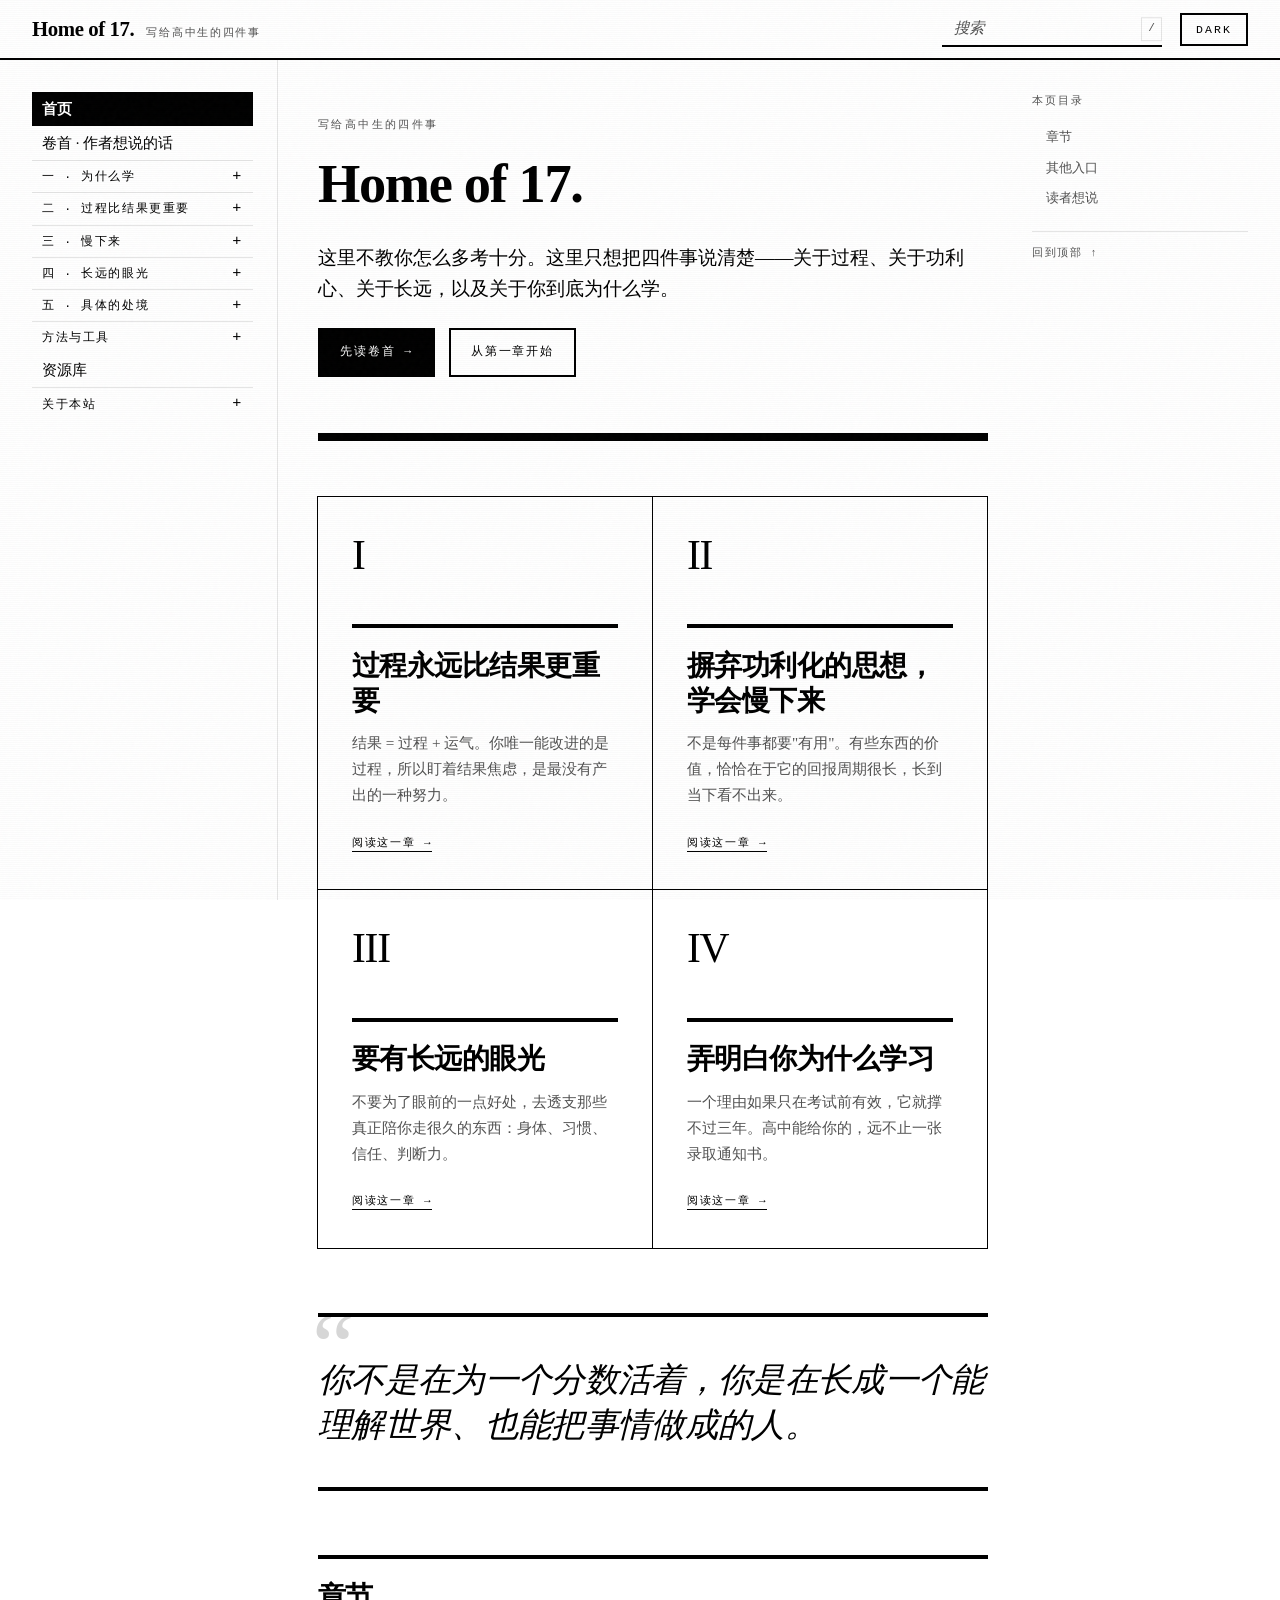
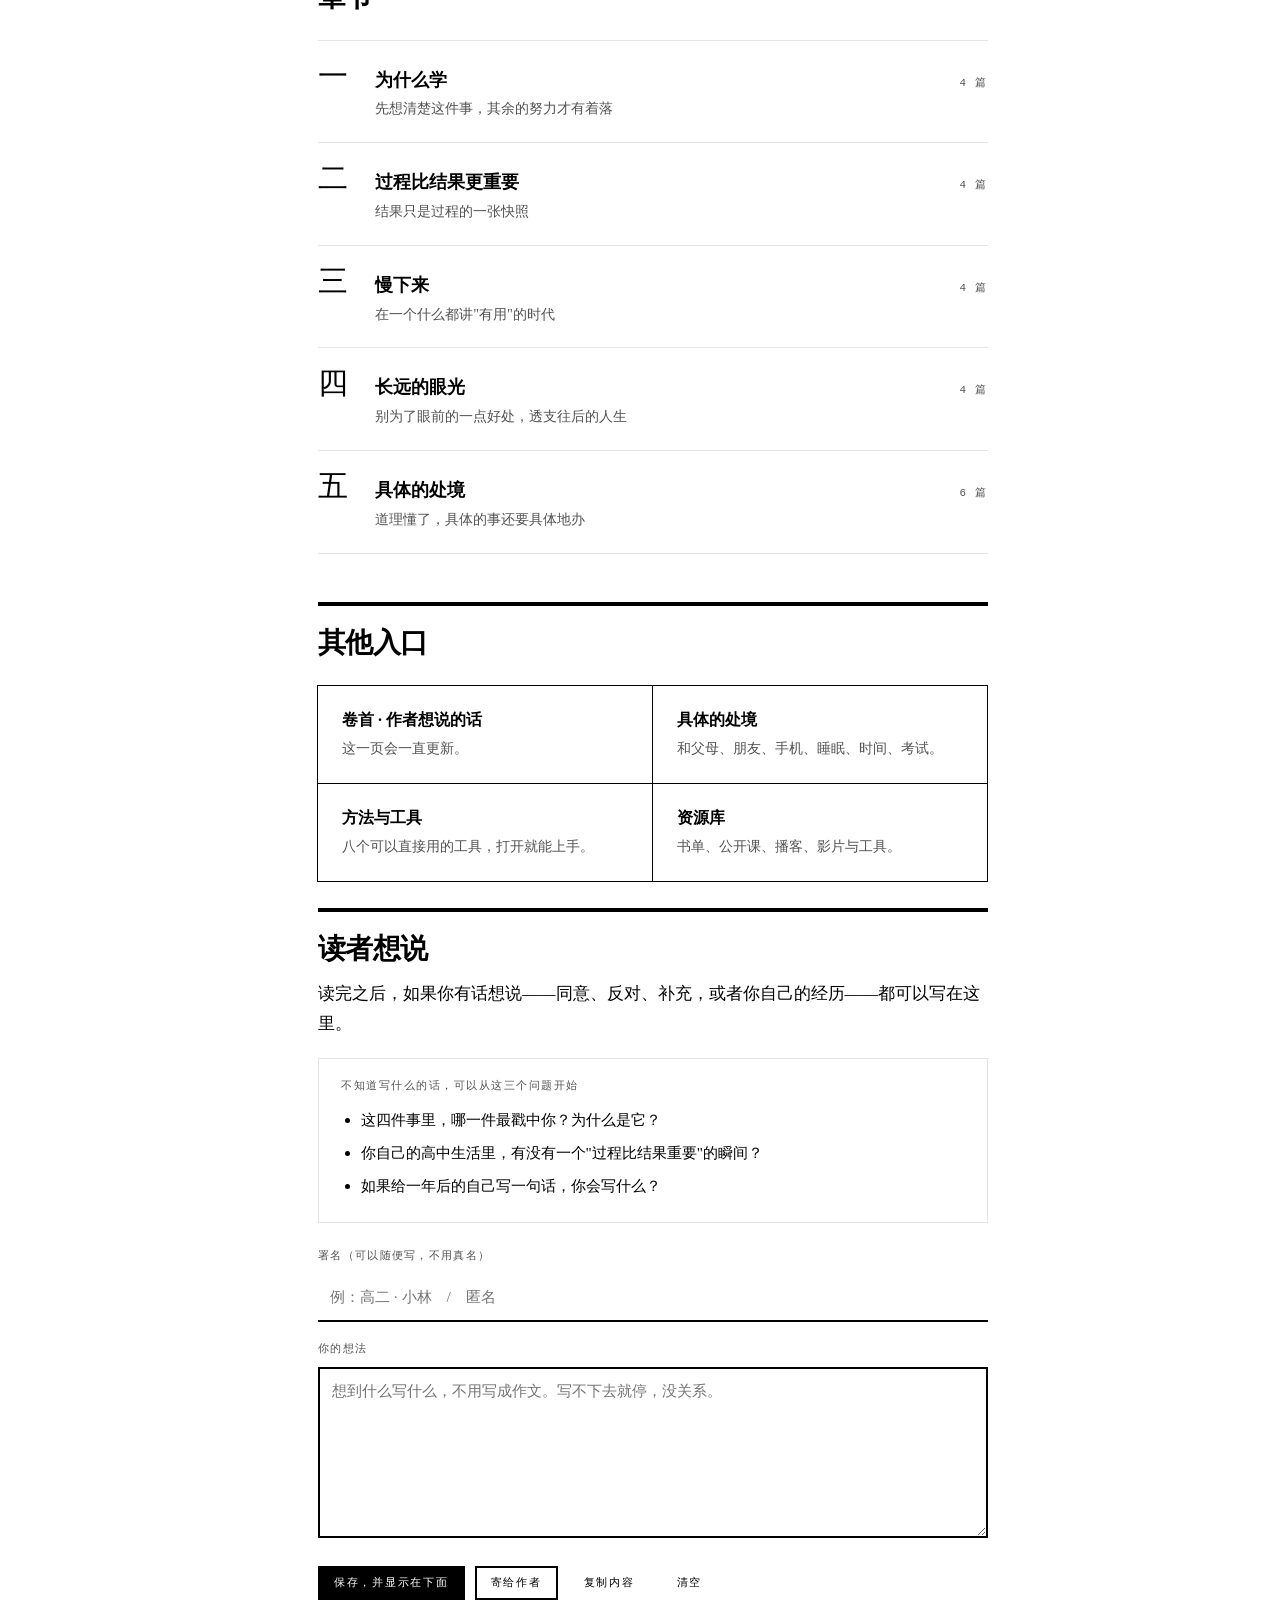
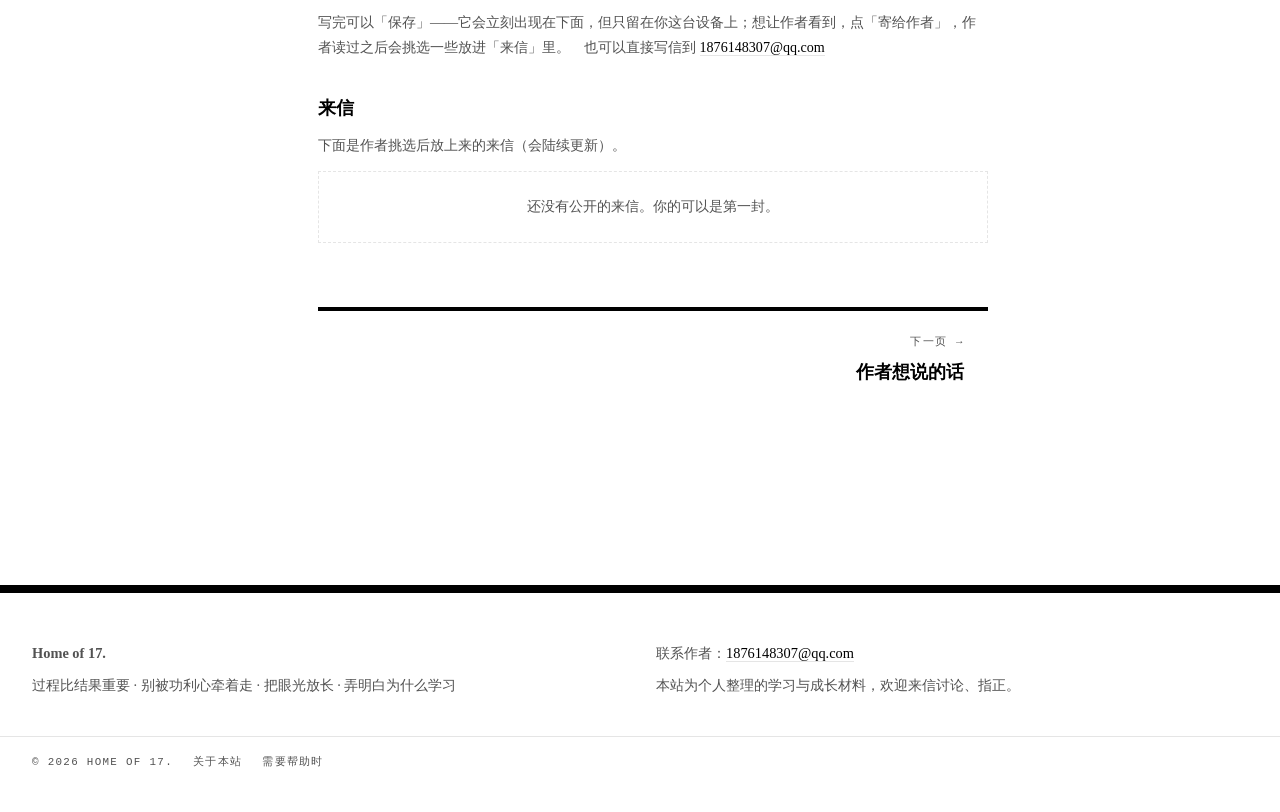
==== commit 8a33f359: "修复缓存策略：去掉 /assets 长缓存，资源加版本号 ?v=2；README 补充缓存版本号说明" ====
--- a/index.html
+++ b/index.html
@@ -1,4 +1,4 @@
-<!DOCTYPE html>
+﻿<!DOCTYPE html>
 <html lang="zh-CN" data-theme="light">
 <head>
 <meta charset="UTF-8">
@@ -11,7 +11,7 @@
   如果你能访问 Google Fonts，可以取消下面这行的注释来启用 Playfair Display / Source Serif 4 / JetBrains Mono：
   <link rel="stylesheet" href="https://fonts.googleapis.com/css2?family=Playfair+Display:ital,wght@0,400..900;1,400..900&family=Source+Serif+4:ital,opsz,wght@0,8..60,300..700;1,8..60,300..700&family=JetBrains+Mono:wght@400;500&display=swap">
 -->
-<link rel="stylesheet" href="assets/css/style.css">
+<link rel="stylesheet" href="assets/css/style.css?v=2">
 </head>
 <body>
 
@@ -82,11 +82,11 @@
 <div id="printArea" class="print-area" aria-hidden="true"></div>
 <div class="toast" id="toast" hidden></div>
 
-<script src="assets/js/data-content.js"></script>
-<script src="assets/js/data-content2.js"></script>
-<script src="assets/js/data-library.js"></script>
-<script src="assets/js/render.js"></script>
-<script src="assets/js/tools.js"></script>
-<script src="assets/js/app.js"></script>
+<script src="assets/js/data-content.js?v=2"></script>
+<script src="assets/js/data-content2.js?v=2"></script>
+<script src="assets/js/data-library.js?v=2"></script>
+<script src="assets/js/render.js?v=2"></script>
+<script src="assets/js/tools.js?v=2"></script>
+<script src="assets/js/app.js?v=2"></script>
 </body>
 </html>
--- a/assets/css/style.css
+++ b/assets/css/style.css
@@ -1,4 +1,4 @@
-/* ==========================================================================
+﻿/* ==========================================================================
    Home of 17.  —  Minimalist Monochrome
    纯黑白、零圆角、零阴影，靠线、字与留白建立秩序。
    ========================================================================== */
@@ -643,7 +643,68 @@
 .result-box { border: 2px solid var(--border); padding: 22px 24px; margin-top: 20px; }
 .result-score { font-family: var(--font-display); font-size: 2.6rem; line-height: 1.1; margin-bottom: 8px; }
 
-/* ---------- 11. 资源库 ---------- */
+/* ---------- 11. 读者想说 ---------- */
+.letters { margin-top: 1rem; }
+.letters__lead { font-size: 1.05rem; max-width: 44rem; }
+.letters__prompts {
+  border: 1px solid var(--border-light); padding: 18px 22px; margin: 0 0 24px;
+}
+.letters__prompts-title {
+  font-family: var(--font-mono); font-size: .68rem; letter-spacing: .14em;
+  text-transform: uppercase; color: var(--muted-fg); margin: 0 0 10px;
+}
+.letters__prompts ul { margin: 0; padding-left: 1.2em; }
+.letters__prompts li { font-size: .95rem; }
+.letters__form { margin-bottom: 10px; max-width: 44rem; }
+.letters__note { font-size: .88rem; color: var(--muted-fg); max-width: 44rem; }
+
+.letters__mine {
+  margin: 30px 0 0; padding: 20px 22px; border: 1px solid var(--border);
+}
+.letters__mine h3 {
+  font-family: var(--font-mono); font-size: .72rem; letter-spacing: .16em;
+  text-transform: uppercase; font-weight: 500; margin: 0 0 6px;
+  display: flex; align-items: center; gap: 10px;
+}
+.letters__mine-note { font-size: .84rem; color: var(--muted-fg); margin: 0 0 10px; }
+.letters__list { display: grid; }
+
+.letter { border-top: 1px solid var(--border-light); padding: 16px 0; }
+.letter:first-child { border-top: 0; padding-top: 0; }
+.letter__meta { display: flex; align-items: center; gap: 12px; margin-bottom: 6px; flex-wrap: wrap; }
+.letter__name { font-weight: 700; font-size: .94rem; }
+.letter__date {
+  font-family: var(--font-mono); font-size: .68rem; letter-spacing: .1em; color: var(--muted-fg);
+}
+.letter__text { margin: 0; font-size: .96rem; white-space: pre-wrap; }
+.letter__reply {
+  margin: 10px 0 0; padding-left: 16px; border-left: 3px solid var(--border);
+  font-size: .92rem; color: var(--muted-fg);
+}
+.letter__reply-label {
+  display: block; font-family: var(--font-mono); font-size: .62rem;
+  letter-spacing: .16em; text-transform: uppercase; color: var(--fg); margin-bottom: 3px;
+}
+.letter--mine .letter__meta { justify-content: space-between; }
+.letter--mine .letter__text { font-size: .94rem; }
+
+.letters__wall-title {
+  font-size: 1.05rem; margin: 2.4rem 0 .4rem;
+}
+.letters__wall-note { font-size: .86rem; color: var(--muted-fg); margin: 0 0 12px; }
+.letters__wall { max-width: 44rem; }
+.letters__empty {
+  border: 1px dashed var(--border-light); padding: 22px; text-align: center;
+  color: var(--muted-fg); font-size: .9rem;
+}
+.letters__embed { margin-top: 32px; }
+.letters__embed h3 {
+  font-family: var(--font-mono); font-size: .72rem; letter-spacing: .16em;
+  text-transform: uppercase; font-weight: 500; margin: 0 0 12px;
+  padding-top: 16px; border-top: 1px solid var(--border-light);
+}
+
+/* ---------- 12. 资源库 ---------- */
 .res-cat { margin: 0 0 12px; scroll-margin-top: calc(var(--header-h) + 24px); }
 .res-cat > h2 { display: flex; align-items: baseline; gap: 12px; flex-wrap: wrap; }
 .res-list { display: grid; grid-template-columns: repeat(auto-fill, minmax(20rem, 1fr)); gap: 0; }
@@ -659,7 +720,7 @@
 .res-item .res-desc { font-size: .9rem; color: var(--muted-fg); margin: 6px 0 0; line-height: 1.7; }
 .res-item .res-tags { margin-top: 10px; display: flex; gap: 6px; flex-wrap: wrap; }
 
-/* ---------- 12. 热线 ---------- */
+/* ---------- 13. 热线 ---------- */
 .hotline {
   display: flex; align-items: center; justify-content: space-between; gap: 20px; flex-wrap: wrap;
   border-top: 1px solid var(--border-light); padding: 18px 0;
@@ -668,7 +729,7 @@
 .hotline .num { font-family: var(--font-display); font-size: 1.9rem; line-height: 1.1; letter-spacing: -.02em; }
 .hotline .meta { font-size: .88rem; color: var(--muted-fg); }
 
-/* ---------- 13. 页脚与浮层 ---------- */
+/* ---------- 14. 页脚与浮层 ---------- */
 .site-footer { border-top: 8px solid var(--border); margin-top: 80px; }
 .footer__inner {
   max-width: var(--grid-max); margin: 0 auto; padding: 48px var(--pad-x) 32px;
@@ -704,7 +765,7 @@
 }
 .toast.show { opacity: 1; transform: translateX(-50%) translateY(0); }
 
-/* ---------- 14. 打印 ---------- */
+/* ---------- 15. 打印 ---------- */
 .print-area { display: none; }
 body.printing-area .site-header,
 body.printing-area .md-sidebar,
@@ -718,7 +779,7 @@
   body { padding-top: 0; background: #fff; color: #000; font-size: 11.5pt; }
   body::before, body::after { display: none; }
   .site-header, .md-sidebar, .site-footer, .back-top,
-  .md-actions, .md-prevnext, .signoff, .md-breadcrumbs, .tool-head .btn { display: none !important; }
+  .md-actions, .md-prevnext, .signoff, .md-breadcrumbs, .letters, .tool-head .btn { display: none !important; }
   .md-container { display: block; padding: 0; max-width: none; }
   .md-main { padding: 0; }
   .md-content h1 { font-size: 24pt; }
@@ -729,7 +790,7 @@
   a { color: #000; border: 0; }
 }
 
-/* ---------- 15. 响应式 ---------- */
+/* ---------- 16. 响应式 ---------- */
 @media (max-width: 1180px) {
   .md-container { grid-template-columns: var(--nav-w) minmax(0, 1fr); }
   .md-sidebar--secondary { display: none; }
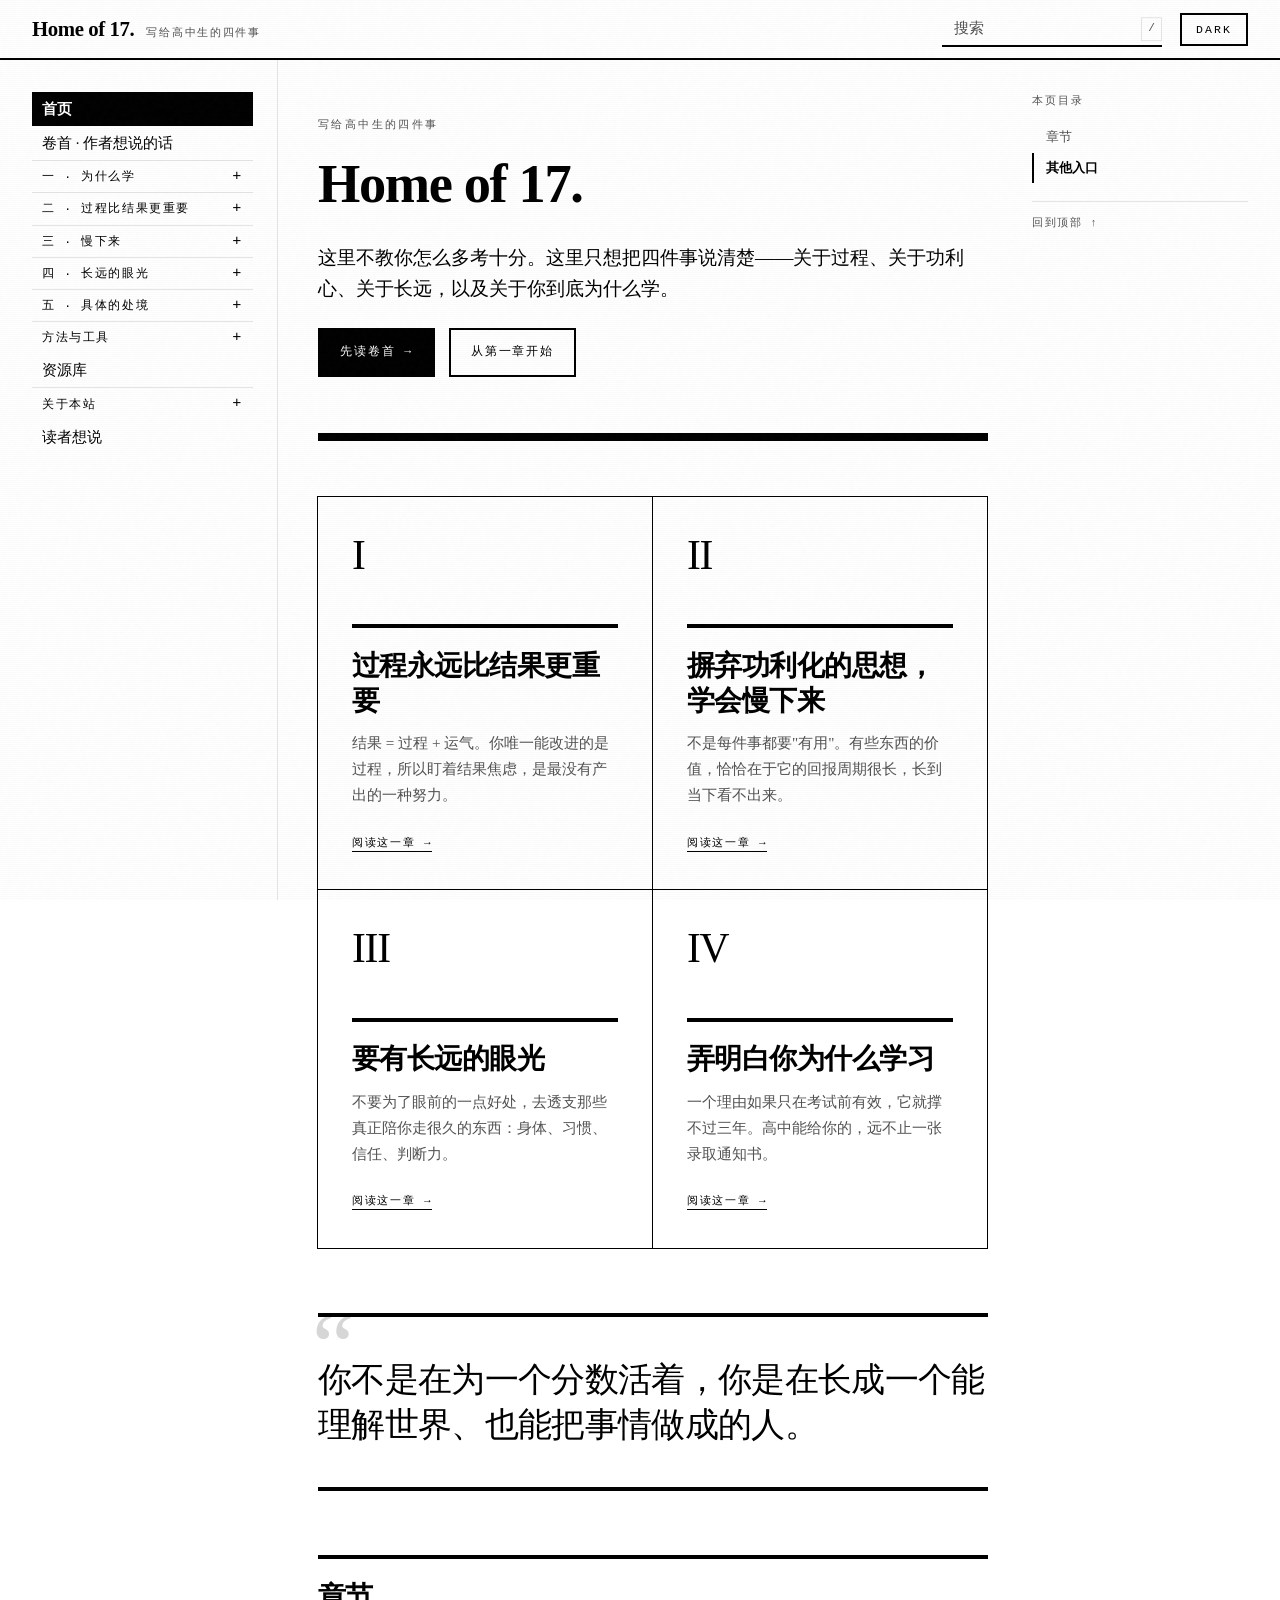
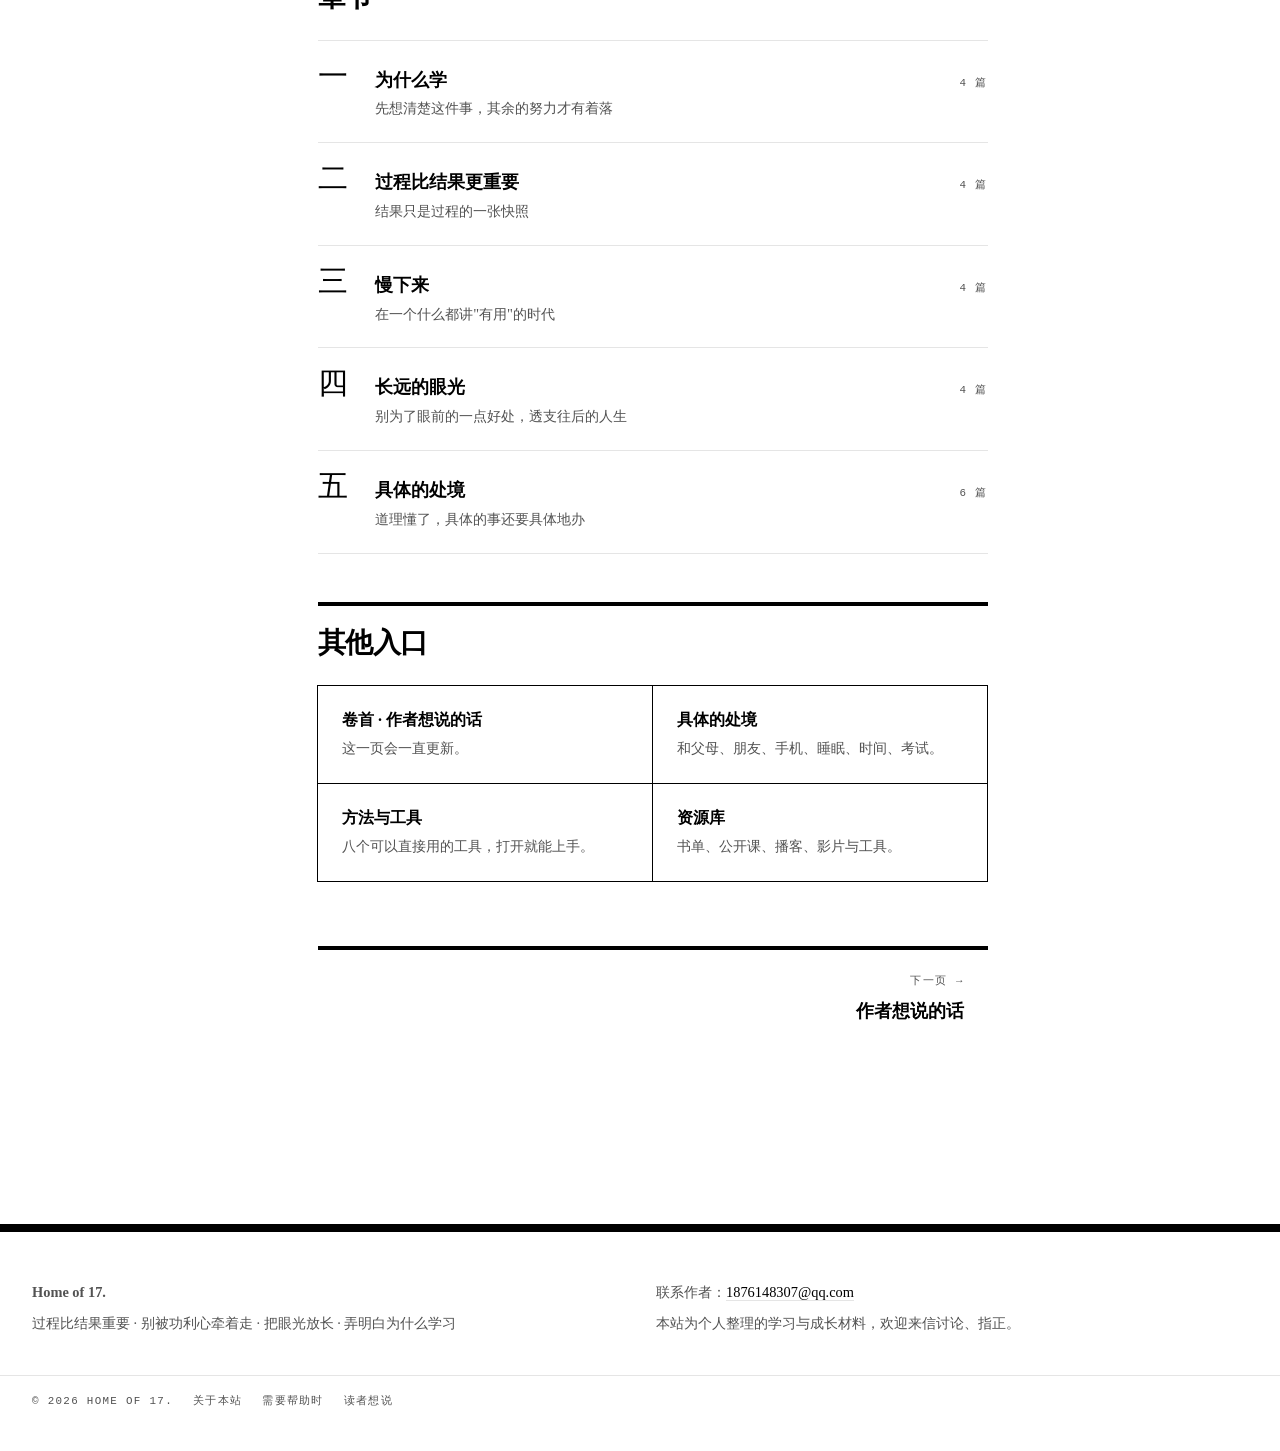
==== commit 7810829c: "读者想说改为全站单独最后一页，不再出现在每个页面底部" ====
--- a/index.html
+++ b/index.html
@@ -74,6 +74,7 @@
     <span>© 2026 Home of 17.</span>
     <a href="#/about">关于本站</a>
     <a href="#/help">需要帮助时</a>
+    <a href="#/letters">读者想说</a>
   </div>
 </footer>
 
--- a/assets/css/style.css
+++ b/assets/css/style.css
@@ -157,7 +157,7 @@
   background: transparent; color: var(--fg);
   font-family: var(--font-body); font-size: .92rem;
 }
-.md-search input::placeholder { color: var(--muted-fg); font-style: italic; }
+.md-search input::placeholder { color: var(--muted-fg); }
 .md-search input:focus { outline: none; border-bottom-width: 4px; }
 .md-search__kbd {
   position: absolute; right: 0; top: 50%; transform: translateY(-50%);
@@ -381,7 +381,7 @@
 .quote {
   margin: 1.8em 0; padding: 0 0 0 22px;
   border-left: 4px solid var(--border);
-  font-family: var(--font-display); font-style: italic; font-size: 1.12rem;
+  font-family: var(--font-display); font-size: 1.14rem;
 }
 .quote cite {
   display: block; margin-top: 10px; font-family: var(--font-mono); font-style: normal;
@@ -400,7 +400,7 @@
   color: var(--fg); opacity: .16;
 }
 .pullquote p {
-  font-family: var(--font-display); font-style: italic;
+  font-family: var(--font-display);
   font-size: clamp(1.35rem, 3.4vw, 2.1rem); line-height: 1.35;
   letter-spacing: -.02em; margin: 0; position: relative;
 }
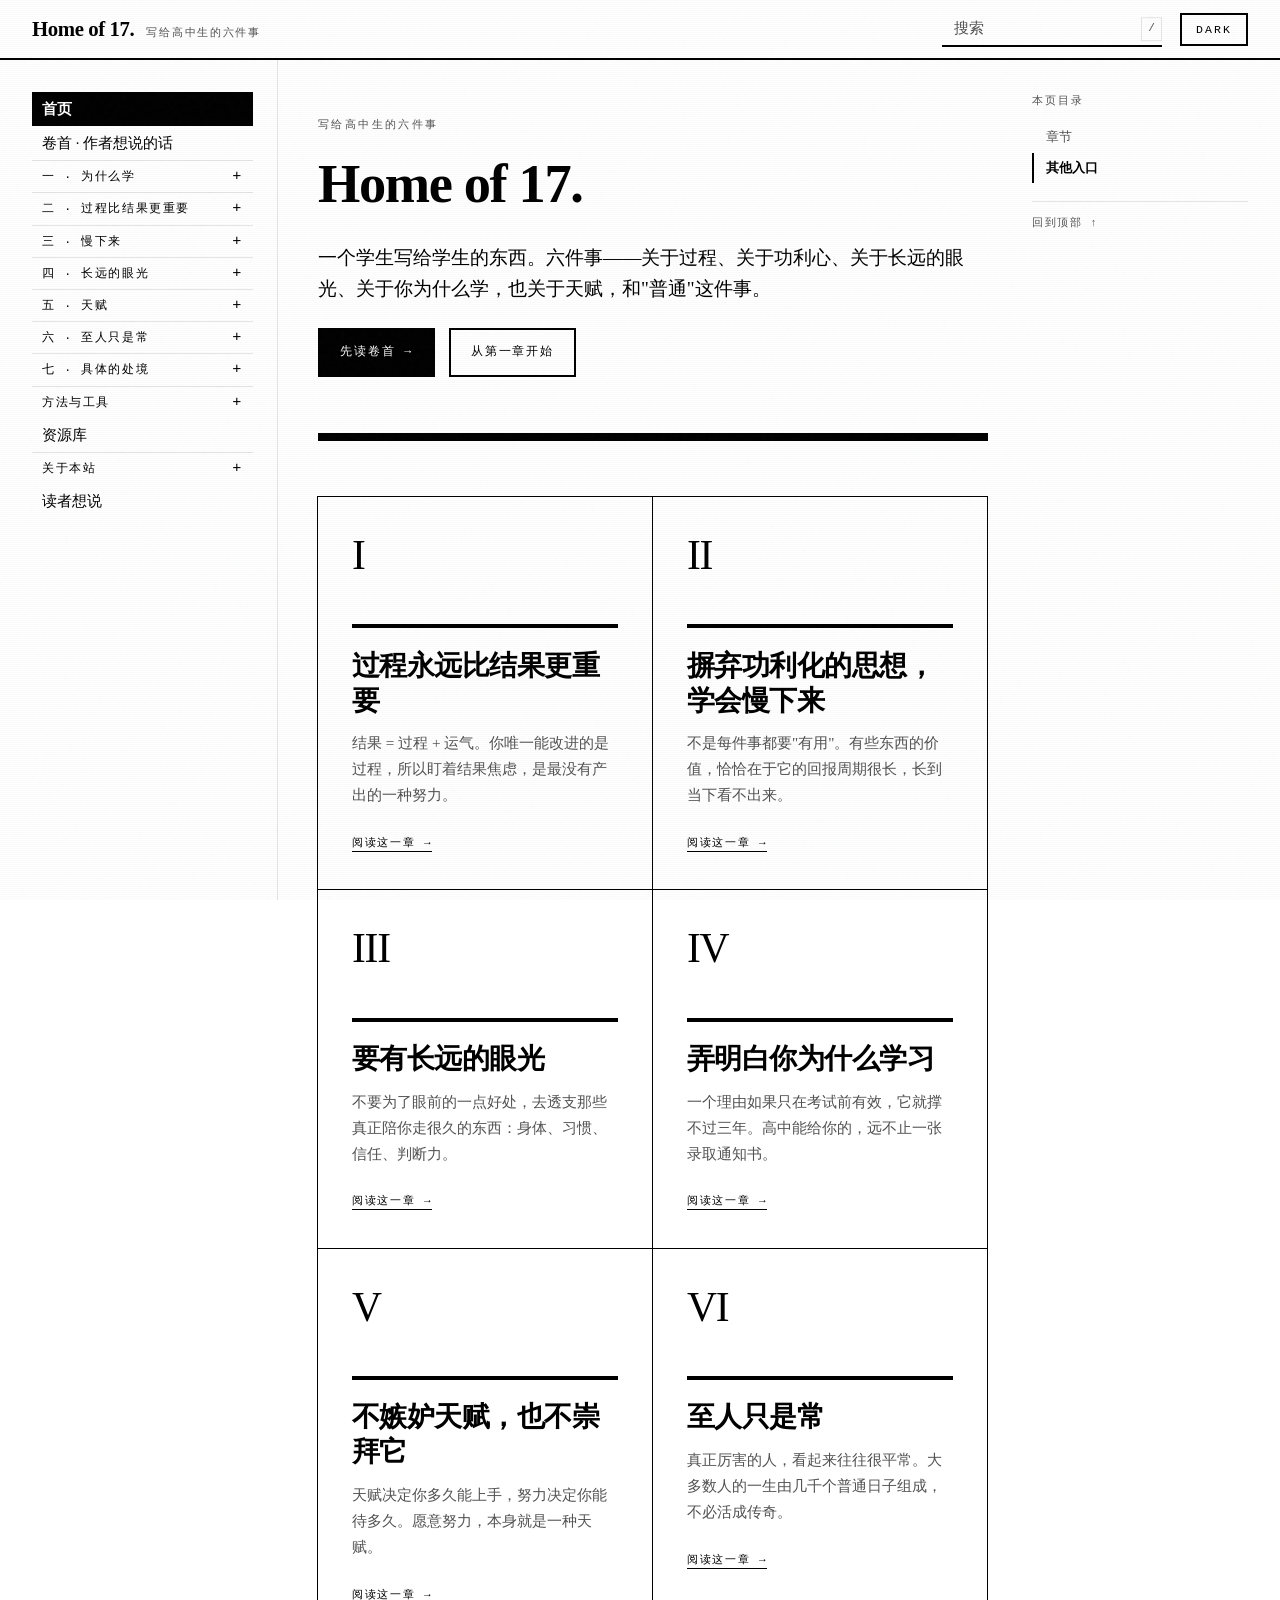
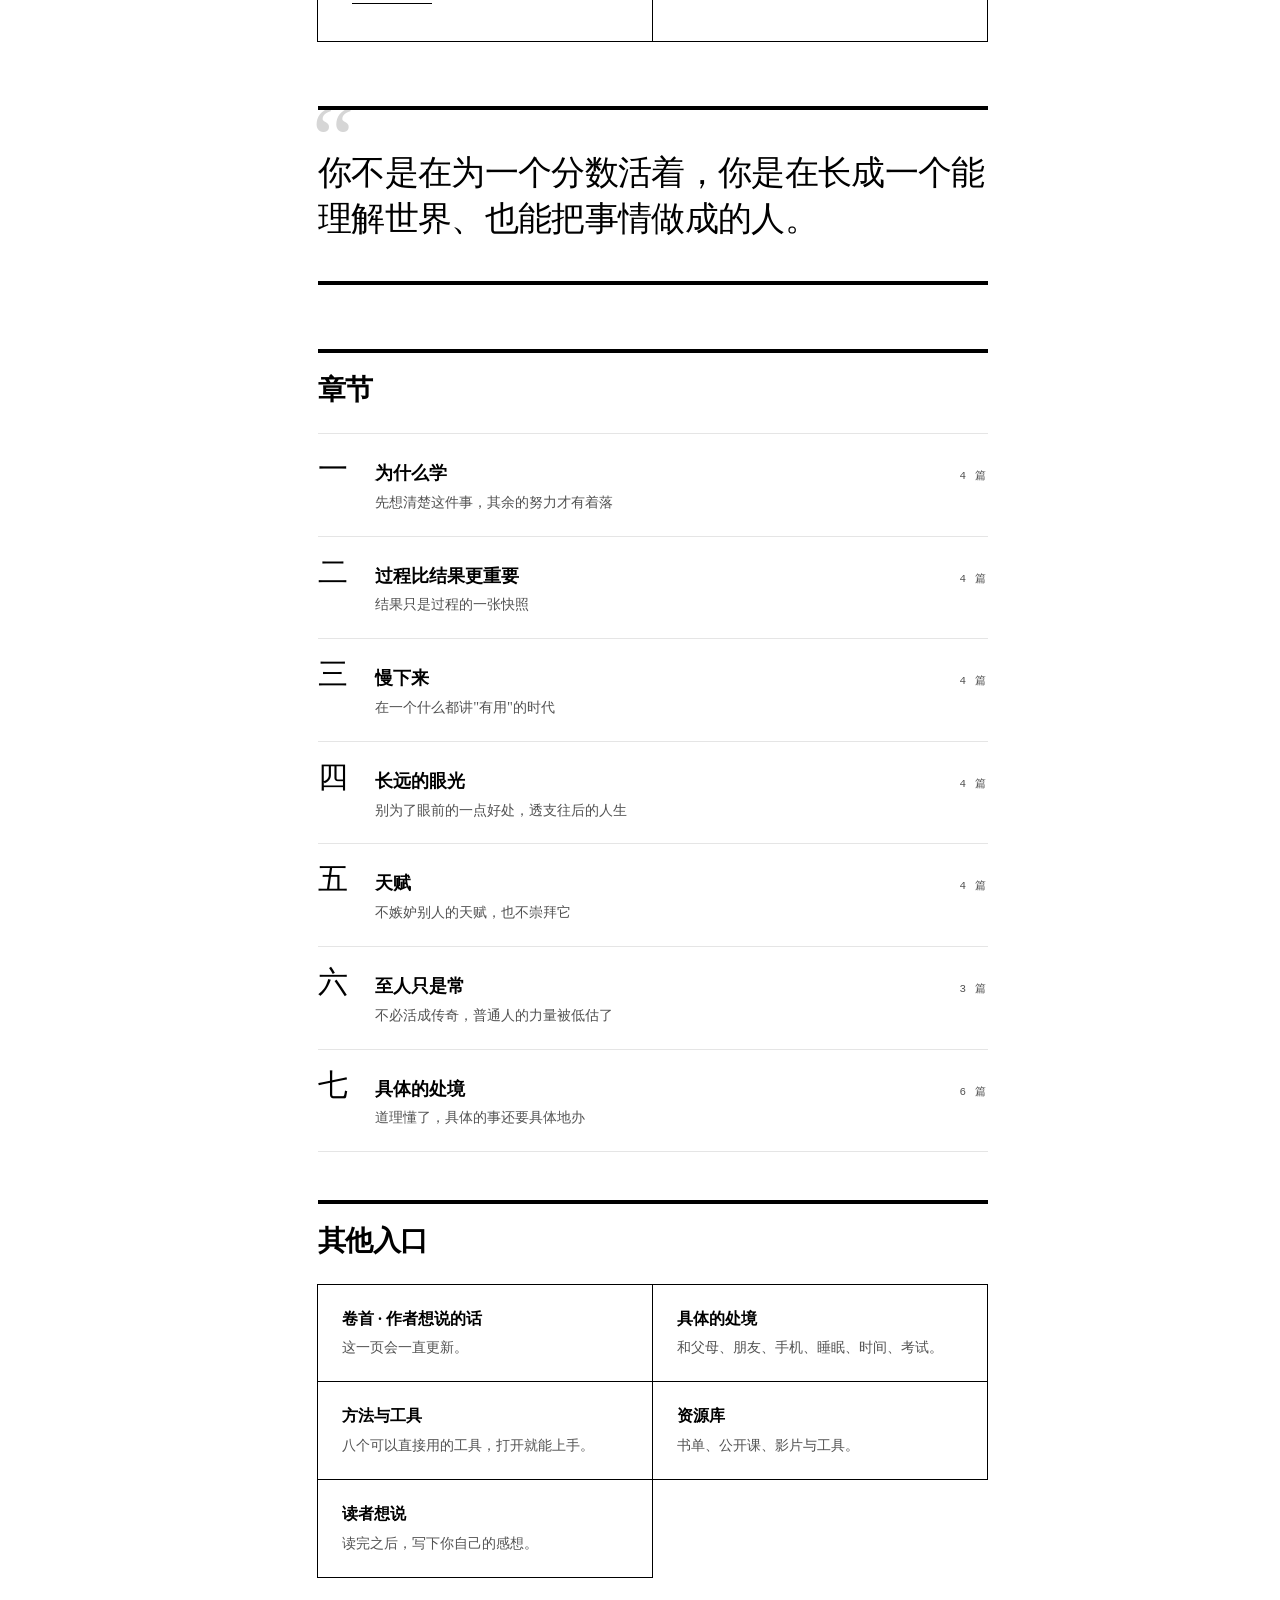
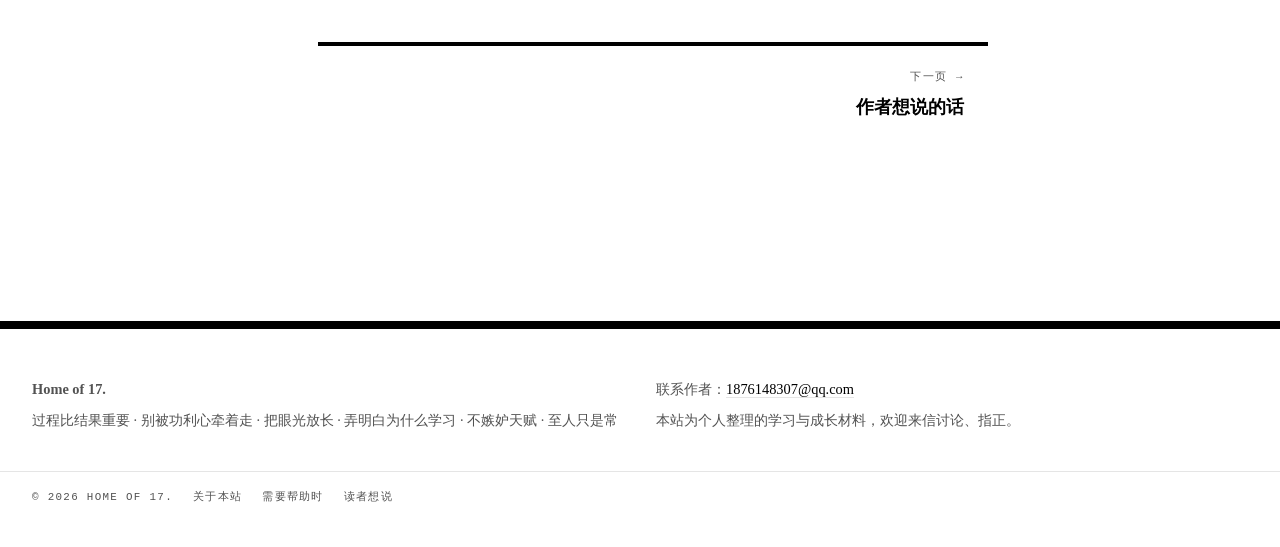
==== commit cf2dcc80: "新增两章（天赋 / 至人只是常）；卷首加入九月十三日感想；书单改为以小说为主并删除播客；移除章节标签词" ====
--- a/index.html
+++ b/index.html
@@ -4,7 +4,7 @@
 <meta charset="UTF-8">
 <meta name="viewport" content="width=device-width, initial-scale=1.0">
 <title>Home of 17.</title>
-<meta name="description" content="写给高中生的四件事：过程永远比结果更重要，摒弃功利化、学会慢下来，要有长远的眼光，弄明白你为什么学习。">
+<meta name="description" content="写给高中生的六件事：过程比结果更重要，摒弃功利化、学会慢下来，要有长远的眼光，弄明白为什么学习，不嫉妒也不崇拜天赋，至人只是常。">
 <link rel="icon" href="data:image/svg+xml,<svg xmlns='http://www.w3.org/2000/svg' viewBox='0 0 64 64'><rect width='64' height='64' fill='white'/><rect x='1.5' y='1.5' width='61' height='61' fill='none' stroke='black' stroke-width='3'/><text x='32' y='44' font-family='Georgia,serif' font-size='30' text-anchor='middle' fill='black'>17.</text></svg>">
 <!--
   字体：默认使用本机字体（Georgia / 宋体 / Consolas），保证离线与国内网络下都能正常显示。
@@ -26,7 +26,7 @@
 
     <a class="brand" href="#/home">
       <span class="brand__mark">Home of 17.</span>
-      <span class="brand__sub">写给高中生的四件事</span>
+      <span class="brand__sub">写给高中生的六件事</span>
     </a>
 
     <div class="md-search" id="searchWrap">
@@ -63,7 +63,7 @@
   <div class="footer__inner">
     <div class="footer__col">
       <p class="footer__mark">Home of 17.</p>
-      <p>过程比结果重要 · 别被功利心牵着走 · 把眼光放长 · 弄明白为什么学习</p>
+      <p>过程比结果重要 · 别被功利心牵着走 · 把眼光放长 · 弄明白为什么学习 · 不嫉妒天赋 · 至人只是常</p>
     </div>
     <div class="footer__col">
       <p>联系作者：<a href="mailto:1876148307@qq.com">1876148307@qq.com</a></p>
